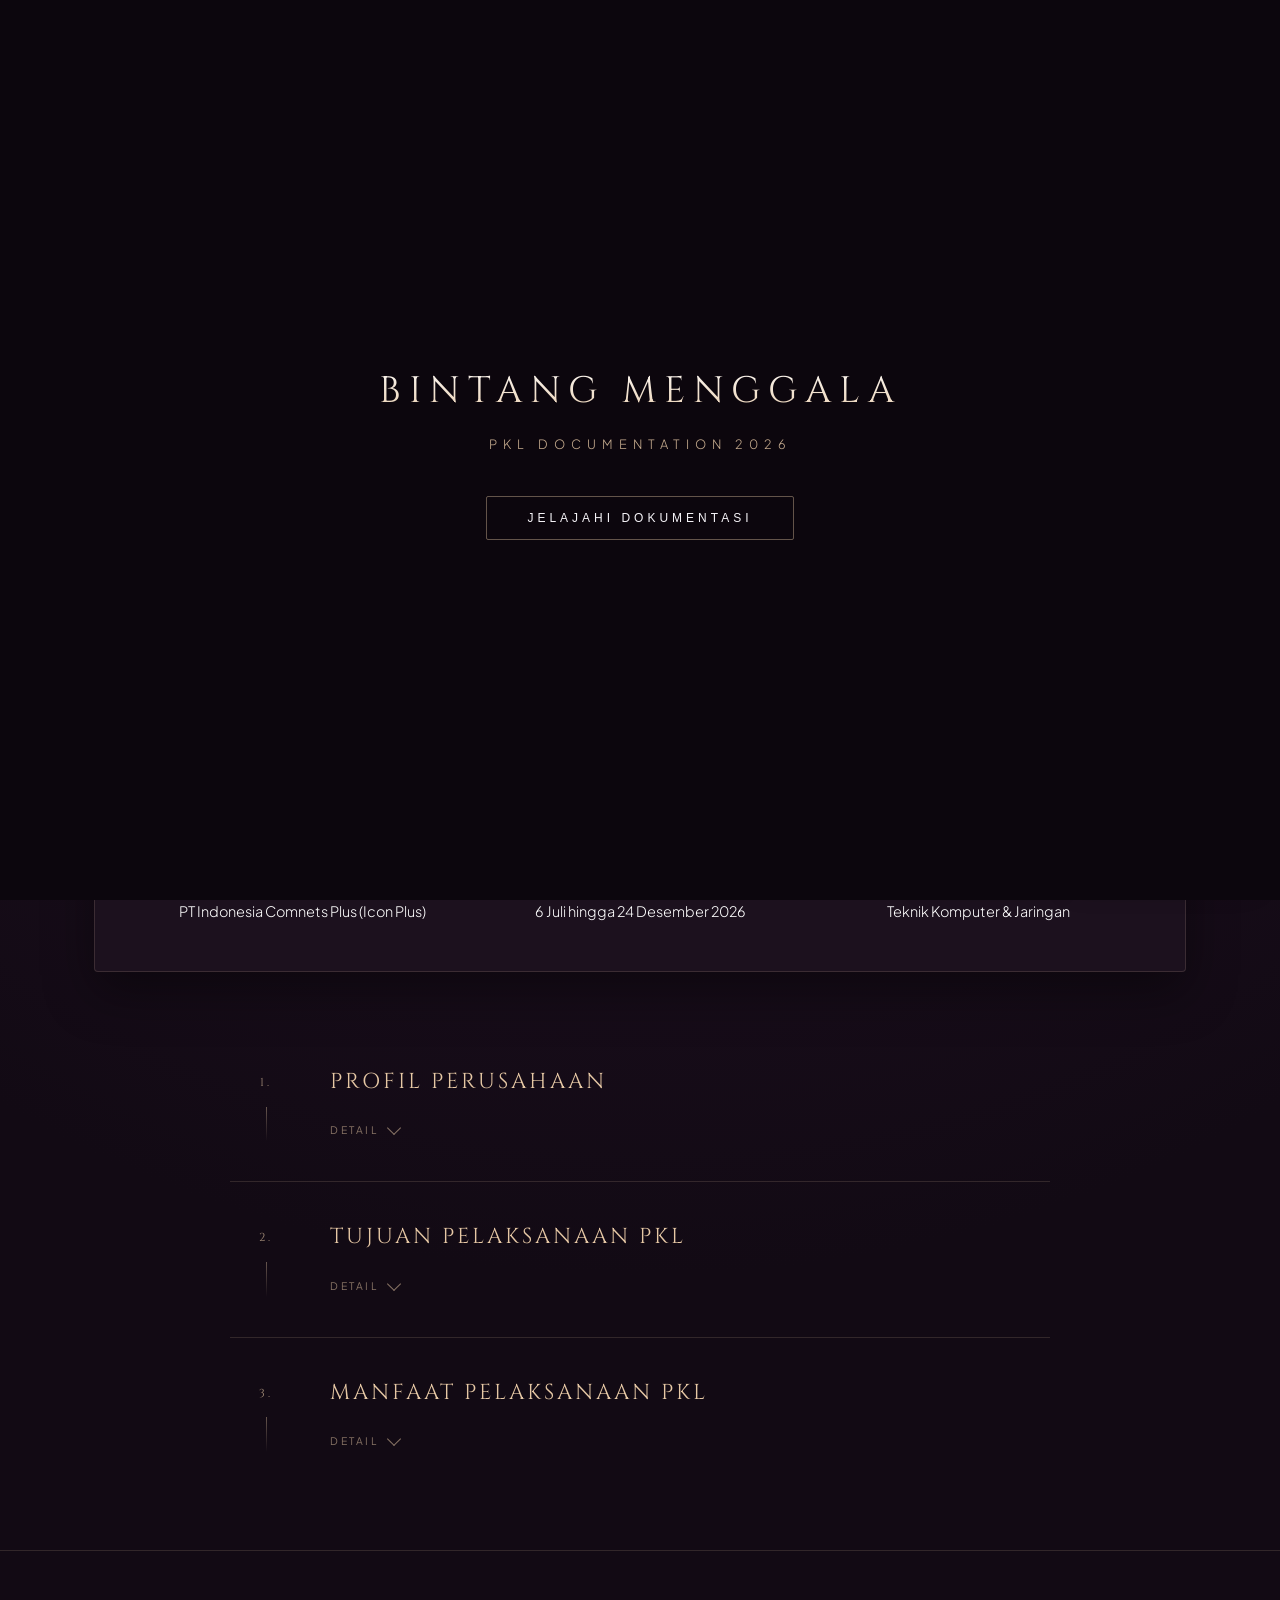
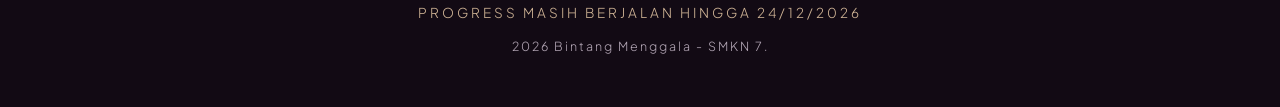
==== index.html @ d42118b6 "Add files via upload" ====
<!DOCTYPE html>
<html lang="id">
<head>
    <meta charset="UTF-8">
    <meta name="viewport" content="width=device-width, initial-scale=1.0">
    <title>PKL BINTANG MENGGALA 2026</title>

    <meta property="og:type" content="website">
    <meta property="og:title" content="PKL Bintang Menggala 2026 - PT Icon Plus">
    <meta property="og:description" content="Dokumentasi Praktik Kerja Lapangan Bintang Menggala di PT Indonesia Comnets Plus KP. Lampung.">
    <meta property="og:image" content="https://res.cloudinary.com/buklippb/image/upload/v1785399468/Foto1oltmargapundu_vfq7pv.jpg">
    <meta property="og:url" content="https://bintangmenggala0-creator.github.io/PKL-BINTANG/">

    <link rel="preconnect" href="https://fonts.googleapis.com">
    <link rel="preconnect" href="https://fonts.gstatic.com" crossorigin>
    <link href="https://fonts.googleapis.com/css2?family=Cinzel:wght@400&family=Plus+Jakarta+Sans:wght@300;400&display=swap" rel="stylesheet">
    
    <!-- LINK STYLESHEET TERPISAH -->
    <link rel="stylesheet" href="css/min/base.min.css">
    <link rel="stylesheet" href="css/min/intro.min.css">
    <link rel="stylesheet" href="css/min/audio.min.css">
    <link rel="stylesheet" href="css/min/layout.min.css">
    <link rel="stylesheet" href="css/min/profile.min.css">
    <link rel="stylesheet" href="css/min/purpose.min.css">
    <link rel="stylesheet" href="css/min/gallery.min.css">
    <link rel="stylesheet" href="css/min/lightbox.min.css">
    <link rel="stylesheet" href="css/min/jurnal.min.css">
    <script src="page-init.js"></script>
</head>
<body>

    <audio id="bg-music" preload="auto">
        <source src="bg-music.mp3" type="audio/mpeg">
    </audio>

    <div class="audio-panel">
        <button id="audio-toggle" class="audio-control" aria-label="Toggle Audio">
            <span class="music-wave"></span>
            <span id="audio-text">Audio: On</span>
        </button>
        <select id="audio-select" class="audio-select" aria-label="Pilih Koleksi">
            <option value="bg-music.mp3">Smooth Operator</option>
            <option value="bg-music-2.mp3">Like A Tattoo</option>
        </select>
    </div>

    <div id="intro-screen">
        <h1 class="intro-title">Bintang Menggala</h1>
        <p class="intro-subtitle">PKL Documentation 2026</p>
        <button id="btn-enter" class="btn-enter">Jelajahi Dokumentasi</button>
    </div>

    <header>
        <div class="header-slideshow" aria-hidden="true">
            <div class="header-slide"></div>
            <div class="header-slide"></div>
            <div class="header-slide"></div>
        </div>
        <div class="container">
            <h1>PKL BINTANG MENGGALA 2026</h1>
            <p>PLN ICON PLUS - KP. LAMPUNG</p>
            <P>SMKN 7 - Bandar Lampung</P>
            
            <nav class="header-nav" aria-label="Navigasi utama">
                <a href="jurnal.html" class="btn-nav">Jurnal Harian</a>
                <span class="nav-divider" aria-hidden="true"></span>
                <a href="album.html" class="btn-nav">Album Dokumentasi</a>
            </nav>
        </div>
    </header>

    <main class="container">
        <section class="profile-section">
            <div class="profile-card">
                <h2>Profil & Latar Belakang</h2>
                <p>
                    Penulis adalah siswa kelas XI SMKN 7 Bandar Lampung dengan konsentrasi keahlian teknik komputer jaringan. Penulis melaksanakan Praktik Kerja Lapangan (PKL) tahun ajaran 2026/2027 pada tanggal 6 Juli hingga 24 Desember 2026 di lingkungan PT Indonesia Comnets Plus (Icon Plus) KP-Lampung, yang merupakan perusahaan penyedia layanan Telekomunikasi dan internet berbasis jaringan fiber optik. Perusahaan tersebut berlokasi di Jl. Gn. Rajabasa Raya No. 16, Perumnas Way Halim, Kec. Way Halim, Kota Bandar Lampung, Lampung 35132.
                </p>
                <div class="info-grid">
                    <div class="info-item">
                        <h4>Perusahaan/Instansi</h4>
                        <p>PT Indonesia Comnets Plus (Icon Plus)</p>
                    </div>
                    <div class="info-item">
                        <h4>Pelaksanaan</h4>
                        <p>6 Juli hingga 24 Desember 2026</p>
                    </div>
                    <div class="info-item">
                        <h4>Konsentrasi Keahlian</h4>
                        <p>Teknik Komputer & Jaringan</p>
                    </div>
                </div>
            </div>
        </section>

        <section class="purpose-section">
            <div class="purpose-cinematic">

                <article class="purpose-block reveal-purpose">
                    <div class="purpose-meta">
                        <span class="purpose-label">1.</span>
                        <span class="purpose-line"></span>
                    </div>
                    <div class="purpose-body">
                        <h2 class="purpose-heading">Profil Perusahaan</h2>
                        <button type="button" class="purpose-detail" aria-expanded="false">
                            <span class="purpose-detail-text">Detail</span>
                            <span class="purpose-detail-icon" aria-hidden="true"></span>
                        </button>
                        <div class="purpose-content">
                            <ul class="purpose-list">
                                <li>
                                    <span class="purpose-num">I</span>
                                    <p>PT Indonesia Comnets Plus adalah entitas Anak PT PLN (PERSERO) yang bergerak di bidang Telekomunikasi dan internet berbasis fiber optik.</p>
                                </li>
                                <li>
                                    <span class="purpose-num">II</span>
                                    <p>PT Icon Plus di dirikan pada tanggal 3 Oktober tahun 2000 untuk memenuhi kebutuhan telekomunikasi PT PLN.</p>
                                </li>
                                <li>
                                    <span class="purpose-num">III</span>
                                    <p>Awalnya, perusahaan ini fokus pada operasi Network Operation Centre di Gandul, Cinere, untuk mendukung kelistrikan PLN.</p>
                                </li>
                                <li>
                                    <span class="purpose-num">IV</span>
                                    <p>Seiring berkembangnya kebutuhan akan jaringan telekomunikasi yang lebih luas dan andal, PLN Icon Plus mulai menyalurkan kapasitas jaringan serat optik PLN ke publik.</p>
                                </li>
                            </ul>
                        </div>
                    </div>
                </article>

                <article class="purpose-block reveal-purpose">
                    <div class="purpose-meta">
                        <span class="purpose-label">2.</span>
                        <span class="purpose-line"></span>
                    </div>
                    <div class="purpose-body">
                        <h2 class="purpose-heading">Tujuan Pelaksanaan PKL</h2>
                        <button type="button" class="purpose-detail" aria-expanded="false">
                            <span class="purpose-detail-text">Detail</span>
                            <span class="purpose-detail-icon" aria-hidden="true"></span>
                        </button>
                        <div class="purpose-content">
                            <ul class="purpose-list">
                                <li>
                                    <span class="purpose-num">I</span>
                                    <p>Memberikan pengalaman kerja langsung, sekaligus sebagai sarana meningkatkan ilmu yang sudah diperoleh di sekolah.</p>
                                </li>
                                <li>
                                    <span class="purpose-num">II</span>
                                    <p>Memberikan ruang untuk mengimplementasikan teori dan praktik secara komprehensif.</p>
                                </li>
                                <li>
                                    <span class="purpose-num">III</span>
                                    <p>Sebagai sarana pengembangan karakter peserta didik sesuai dengan nilai-nilai baik di masyarakat maupun di bidang kerja yang ditekuni.</p>
                                </li>
                                <li>
                                    <span class="purpose-num">IV</span>
                                    <p>Memenuhi salah satu syarat penilaian Praktek Kerja Lapangan.</p>
                                </li>
                            </ul>
                        </div>
                    </div>
                </article>

                <article class="purpose-block reveal-purpose">
                    <div class="purpose-meta">
                        <span class="purpose-label">3.</span>
                        <span class="purpose-line"></span>
                    </div>
                    <div class="purpose-body">
                        <h2 class="purpose-heading">Manfaat Pelaksanaan PKL</h2>
                        <button type="button" class="purpose-detail" aria-expanded="false">
                            <span class="purpose-detail-text">Detail</span>
                            <span class="purpose-detail-icon" aria-hidden="true"></span>
                        </button>
                        <div class="purpose-content">
                            <ul class="purpose-list">
                                <li>
                                    <span class="purpose-num">I</span>
                                    <p>Meningkatkan serta menerapkan pengetahuan yang sudah diperoleh di sekolah.</p>
                                </li>
                                <li>
                                    <span class="purpose-num">II</span>
                                    <p>Memperoleh wawasan lebih luas mengenai dunia kerja yang ditekuni.</p>
                                </li>
                                <li>
                                    <span class="purpose-num">III</span>
                                    <p>Melatih kemampuan baik teknis, maupun non-teknis.</p>
                                </li>
                            </ul>
                        </div>
                    </div>
                </article>

            </div>
        </section>
    </main>

    <div id="lightbox" class="lightbox-overlay">
        <div class="lightbox-container">
            <span id="lightbox-close" class="lightbox-close">&times;</span>
            <img id="lightbox-img" class="lightbox-img" src="" alt="Fullscreen Image">
            <div class="lightbox-caption">
                <h3 id="lightbox-title"></h3>
                <p id="lightbox-desc"></p>
            </div>
        </div>
    </div>

    <footer>
        <p class="footer-progress">Progress masih berjalan hingga 24/12/2026</p>
        <p>2026 Bintang Menggala - SMKN 7.</p>
    </footer>

    <script src="data-album.js"></script>
    <script src="script.js"></script>
</body>
</html>
---- css/min/base.min.css ----
:root{--bg-dark:#120a14;--bg-card:#1c111e;--bg-card-hover:#241627;--accent-gold:#e6c8a5;--accent-gold-muted:rgba(230,200,165,0.4);--border-gold:rgba(230,200,165,0.15);--text-light:#f5f3f7;--text-muted:#b5a8b7;--ease-luxury:cubic-bezier(0.22,1,0.36,1);--ease-luxury-out:cubic-bezier(0.16,1,0.3,1);--dur-fast:0.45s;--dur-base:0.6s;--dur-slow:0.85s;--dur-detail:0.75s;--ease-detail:cubic-bezier(0.65,0,0.35,1)}*{margin:0;padding:0;box-sizing:border-box}@media (min-width:769px){body{cursor:url('data:image/svg+xml;utf8,<svg xmlns="http://www.w3.org/2000/svg" width="20" height="20" viewBox="0 0 20 20"><circle cx="10" cy="10" r="7" fill="none" stroke="%23e6c8a5" stroke-width="1.5"/></svg>') 10 10,auto}a,button,.card,.img-container,.audio-control,.lightbox-close,.filter-btn,.btn-nav{cursor:url('data:image/svg+xml;utf8,<svg xmlns="http://www.w3.org/2000/svg" width="26" height="26" viewBox="0 0 26 26"><circle cx="13" cy="13" r="10" fill="none" stroke="%23e6c8a5" stroke-width="2"/></svg>') 13 13,pointer !important}}html{background-color:var(--bg-dark)}body{font-family:'Plus Jakarta Sans',sans-serif;font-weight:300;background-color:var(--bg-dark);color:var(--text-light);line-height:1.7;overflow-x:hidden;background-image:radial-gradient(circle at 50% 0%,#261329 0%,var(--bg-dark) 70%);opacity:1;transition:opacity 0.48s var(--ease-luxury)}html.from-transition body{opacity:0}html.from-transition body.page-enter-active{opacity:1}body.page-exit{opacity:0;pointer-events:none}@media (prefers-reduced-motion:reduce){body{transition:none !important}html.from-transition body,html.from-transition body.page-enter-active,body.page-exit{opacity:1 !important;transition:none !important}}
---- css/min/intro.min.css ----
html.intro-done #intro-screen{display:none !important}#intro-screen{position:fixed;top:0;left:0;width:100vw;height:100vh;background-color:#0c060d;z-index:99999;display:flex;flex-direction:column;justify-content:center;align-items:center;text-align:center;transition:opacity 0.8s ease,visibility 0.8s ease;pointer-events:auto}#intro-screen.fade-out{opacity:0;visibility:hidden;pointer-events:none}.intro-title{font-family:'Cinzel',serif;font-weight:400;font-size:2.3rem;letter-spacing:8px;color:var(--text-light);text-transform:uppercase;margin-bottom:12px;background:linear-gradient(180deg,#ffffff 0%,var(--accent-gold) 100%);-webkit-background-clip:text;-webkit-text-fill-color:transparent}.intro-subtitle{font-size:0.8rem;letter-spacing:6px;color:var(--accent-gold);text-transform:uppercase;margin-bottom:40px;font-weight:300;opacity:0.85}.btn-enter{background:transparent;border:1px solid var(--accent-gold-muted);color:var(--text-light);padding:14px 40px;font-size:0.75rem;letter-spacing:4px;text-transform:uppercase;border-radius:2px;transition:border-color var(--dur-base) var(--ease-luxury),background-color var(--dur-base) var(--ease-luxury),letter-spacing var(--dur-slow) var(--ease-luxury);outline:none;font-weight:300}.btn-enter:hover{border-color:var(--accent-gold);background:rgba(230,200,165,0.08);letter-spacing:5px}@media (max-width:768px){.intro-title{font-size:1.6rem;letter-spacing:4px}}
---- css/min/audio.min.css ----
.audio-panel{position:fixed;bottom:25px;right:25px;z-index:9999;display:flex;align-items:center;gap:10px}.audio-control{position:static;background:rgba(28,17,30,0.85);border:1px solid var(--border-gold);color:var(--accent-gold);padding:10px 18px;border-radius:30px;font-size:0.75rem;letter-spacing:2px;text-transform:uppercase;backdrop-filter:blur(10px);transition:border-color var(--dur-base) var(--ease-luxury),background-color var(--dur-base) var(--ease-luxury),transform var(--dur-base) var(--ease-luxury),box-shadow var(--dur-base) var(--ease-luxury);display:flex;align-items:center;gap:8px;box-shadow:0 10px 25px rgba(0,0,0,0.5)}.audio-select{background:rgba(28,17,30,0.85);border:1px solid var(--border-gold);color:var(--accent-gold);padding:10px 14px;border-radius:30px;font-size:0.75rem;letter-spacing:1px;text-transform:uppercase;backdrop-filter:blur(10px);outline:none;font-family:inherit;box-shadow:0 10px 25px rgba(0,0,0,0.5);transition:border-color var(--dur-base) var(--ease-luxury),background-color var(--dur-base) var(--ease-luxury)}.audio-select:hover,.audio-select:focus{border-color:var(--accent-gold);background:var(--bg-card-hover)}.audio-select option{background:var(--bg-card);color:var(--text-light)}@media (max-width:480px){.audio-panel{bottom:15px;right:15px;flex-direction:column;align-items:flex-end}}.audio-control:hover{border-color:var(--accent-gold);background:var(--bg-card-hover);transform:translateY(-2px);box-shadow:0 14px 32px rgba(0,0,0,0.45)}.music-wave{display:inline-block;width:8px;height:8px;background-color:var(--accent-gold);border-radius:50%;transition:transform var(--dur-base) var(--ease-luxury),opacity var(--dur-base) var(--ease-luxury)}.music-playing .music-wave{animation:pulse 2s infinite var(--ease-luxury)}@keyframes pulse{0%,100%{transform:scale(0.85);opacity:0.45}50%{transform:scale(1.2);opacity:1}}
---- css/min/layout.min.css ----
.container{max-width:1140px;margin:0 auto;padding:0 24px}header{position:relative;overflow:hidden;isolation:isolate;display:flex;flex-direction:column;justify-content:center;align-items:center;padding:100px 0 50px;text-align:center;border-bottom:1px solid var(--border-gold)}@media (min-width:769px){header{min-height:470px}}@media (max-width:768px){header{min-height:380px}}header > .container{position:relative;z-index:2}.header-slideshow{position:absolute;inset:0;z-index:0;overflow:hidden;background-color:var(--bg-dark)}.header-slideshow::after{content:"";position:absolute;inset:0;z-index:1;background:linear-gradient(180deg,rgba(18,10,20,0.55) 0%,rgba(18,10,20,0.82) 100%)}.header-slide{position:absolute;inset:0;background-size:cover;background-position:center;background-repeat:no-repeat;opacity:0;will-change:opacity;animation:headerSlideFade 15s infinite;animation-timing-function:var(--ease-luxury)}.header-slide:nth-child(1){background-image:url("https://res.cloudinary.com/buklippb/image/upload/f_auto,q_auto,dpr_auto,w_800/v1785565341/IMG_20260801_131647_jsdqy0.jpg");background-position:center 25%;animation-delay:0s}.header-slide:nth-child(2){background-image:url("https://res.cloudinary.com/buklippb/image/upload/f_auto,q_auto,dpr_auto,w_800/v1785565337/IMG_20260801_131805_jjsknk.jpg");background-position:center 62%;animation-delay:5s}.header-slide:nth-child(3){background-image:url("https://res.cloudinary.com/buklippb/image/upload/f_auto,q_auto,dpr_auto,w_800/v1785565339/IMG_20260801_131730_ayhxe6.jpg");background-position:center 42%;animation-delay:10s}@media (min-width:769px){.header-slide:nth-child(1){background-image:url("https://res.cloudinary.com/buklippb/image/upload/f_auto,q_auto,dpr_auto,w_1920/v1785565341/IMG_20260801_131647_jsdqy0.jpg")}.header-slide:nth-child(2){background-image:url("https://res.cloudinary.com/buklippb/image/upload/f_auto,q_auto,dpr_auto,w_1920/v1785565337/IMG_20260801_131805_jjsknk.jpg")}.header-slide:nth-child(3){background-image:url("https://res.cloudinary.com/buklippb/image/upload/f_auto,q_auto,dpr_auto,w_1920/v1785565339/IMG_20260801_131730_ayhxe6.jpg")}}@keyframes headerSlideFade{0%{opacity:0}8%{opacity:1}30%{opacity:1}38%{opacity:0}100%{opacity:0}}@media (prefers-reduced-motion:reduce){.header-slide{animation:none;opacity:0}.header-slide:nth-child(1){opacity:1}}header h1{font-family:'Cinzel',serif;font-weight:400;font-size:2.4rem;letter-spacing:6px;color:#ffffff}header p{color:var(--accent-gold);letter-spacing:4px;font-size:0.8rem;margin-top:14px;text-transform:uppercase;font-weight:300;opacity:0.9}.header-nav{display:flex;justify-content:center;align-items:center;gap:0;margin-top:28px;flex-wrap:nowrap}.nav-divider{display:block;width:1px;height:12px;background:var(--accent-gold);opacity:0.28;margin:0 28px;flex-shrink:0}.btn-nav{display:inline-flex;align-items:center;justify-content:center;color:var(--accent-gold);border:none;background:transparent;padding:6px 2px;border-radius:0;text-decoration:none;font-size:0.75rem;letter-spacing:3px;text-transform:uppercase;font-weight:300;opacity:0.7;transition:opacity var(--dur-base) var(--ease-luxury),letter-spacing var(--dur-slow) var(--ease-luxury),color var(--dur-base) var(--ease-luxury);box-shadow:none;backdrop-filter:none}.btn-nav:hover,.btn-nav:focus-visible{opacity:1;letter-spacing:3.5px;color:var(--accent-gold);background:transparent;box-shadow:none;transform:none}footer{text-align:center;padding:50px 0;border-top:1px solid var(--border-gold);color:var(--text-muted);font-size:0.78rem;letter-spacing:2px;font-weight:300}.footer-progress{color:var(--accent-gold);font-size:0.85rem;letter-spacing:3px;text-transform:uppercase;margin-bottom:12px;opacity:0.9}@media (max-width:768px){header h1{font-size:1.8rem}.header-nav{flex-wrap:wrap;row-gap:14px}.nav-divider{margin:0 18px;height:11px}.btn-nav{letter-spacing:2.5px;font-size:0.72rem}}
---- css/min/profile.min.css ----
.profile-section{padding:70px 0 35px}.profile-card{background:var(--bg-card);border:1px solid var(--border-gold);border-radius:4px;padding:48px;position:relative;box-shadow:0 20px 50px rgba(0,0,0,0.4)}.profile-card::before{content:'';position:absolute;top:0;left:50%;transform:translateX(-50%);width:80px;height:2px;background:linear-gradient(90deg,transparent,var(--accent-gold),transparent)}.profile-card h2{font-family:'Cinzel',serif;font-weight:400;color:var(--accent-gold);margin-bottom:20px;font-size:1.35rem;letter-spacing:3px;text-transform:uppercase;text-align:center}.profile-card p{font-size:0.95rem;color:var(--text-light);line-height:1.8;font-weight:300;text-align:center;max-width:800px;margin:0 auto}.info-grid{display:grid;grid-template-columns:repeat(auto-fit,minmax(220px,1fr));gap:20px;margin-top:35px;padding-top:30px;border-top:1px solid var(--border-gold);text-align:center;align-items:start}.info-item h4{color:var(--accent-gold);font-size:0.72rem;text-transform:uppercase;letter-spacing:2px;font-weight:400;margin-bottom:6px;opacity:0.8}.info-item p{color:#ffffff;font-weight:300;font-size:0.9rem;line-height:1.5}@media (max-width:768px){.profile-card{padding:30px 24px}}
---- css/min/purpose.min.css ----
.purpose-section{padding:20px 0 90px}.purpose-cinematic{display:flex;flex-direction:column;gap:0;max-width:820px;margin:0 auto}.purpose-block{display:grid;grid-template-columns:72px 1fr;gap:28px;padding:40px 0;border-bottom:1px solid var(--border-gold);opacity:0;transform:translateY(18px);transition:opacity var(--dur-slow) var(--ease-luxury),transform var(--dur-slow) var(--ease-luxury)}.purpose-block:last-child{border-bottom:none;padding-bottom:8px}.purpose-block.is-visible{opacity:1;transform:translateY(0)}.purpose-block:nth-child(2).is-visible{transition-delay:0.12s}.purpose-meta{display:flex;flex-direction:column;align-items:center;gap:14px;padding-top:6px}.purpose-label{font-family:'Cinzel',serif;font-size:0.72rem;letter-spacing:3px;color:var(--accent-gold);opacity:0.7;font-weight:400}.purpose-line{flex:1;width:1px;min-height:28px;background:linear-gradient(180deg,var(--accent-gold-muted) 0%,transparent 100%)}.purpose-heading{font-family:'Cinzel',serif;font-weight:400;font-size:1.35rem;letter-spacing:3px;text-transform:uppercase;color:var(--accent-gold);margin-bottom:18px;line-height:1.35}.purpose-detail{display:inline-flex;align-items:center;gap:10px;background:transparent;border:none;padding:0;margin:0 0 4px;font-family:inherit;font-size:0.65rem;letter-spacing:2.5px;text-transform:uppercase;color:var(--accent-gold);opacity:0.55;cursor:pointer;outline:none;transition:opacity var(--dur-base) var(--ease-luxury),letter-spacing var(--dur-slow) var(--ease-luxury)}.purpose-detail:hover,.purpose-detail:focus-visible{opacity:0.95;letter-spacing:3px}.purpose-detail-icon{display:inline-block;width:10px;height:10px;border-right:1px solid var(--accent-gold);border-bottom:1px solid var(--accent-gold);transform:rotate(45deg);transition:transform var(--dur-base) var(--ease-luxury);margin-top:-3px}.purpose-block.is-open .purpose-detail{opacity:0.85}.purpose-block.is-open .purpose-detail-text{}.purpose-block.is-open .purpose-detail-icon{transform:rotate(-135deg);margin-top:2px}.purpose-content{display:grid;grid-template-rows:0fr;opacity:0;margin-top:0;transition:grid-template-rows var(--dur-detail) var(--ease-detail),opacity var(--dur-detail) var(--ease-detail),margin-top var(--dur-detail) var(--ease-detail)}.purpose-content > *{overflow:hidden}.purpose-block.is-open .purpose-content{grid-template-rows:1fr;opacity:1;margin-top:22px}.purpose-list{list-style:none;display:flex;flex-direction:column;gap:22px}.purpose-list li{display:grid;grid-template-columns:36px 1fr;gap:16px;align-items:start}.purpose-num{font-family:'Cinzel',serif;font-size:0.78rem;letter-spacing:1px;color:var(--accent-gold);opacity:0.55;padding-top:3px;font-weight:400}.purpose-list p{font-size:0.92rem;color:var(--text-light);line-height:1.8;font-weight:300;margin:0}@media (max-width:600px){.purpose-block{grid-template-columns:48px 1fr;gap:18px;padding:32px 0}.purpose-heading{font-size:1.15rem;letter-spacing:2px;margin-bottom:14px}.purpose-list li{grid-template-columns:28px 1fr;gap:12px}.purpose-num{font-size:0.7rem}.purpose-list p{font-size:0.88rem}}
---- css/min/gallery.min.css ----
.gallery-controls{display:flex;flex-direction:column;align-items:center;gap:22px;margin-bottom:52px}.search-container{width:100%;max-width:500px}.search-input{width:100%;padding:12px 20px;background:var(--bg-card);border:1px solid var(--border-gold);border-radius:30px;color:var(--text-light);font-family:inherit;font-size:0.85rem;outline:none;transition:border-color var(--dur-base) var(--ease-luxury),box-shadow var(--dur-base) var(--ease-luxury);text-align:center}.search-input:focus{border-color:var(--accent-gold);box-shadow:0 0 15px rgba(230,200,165,0.2)}.filter-buttons{display:flex;flex-wrap:wrap;justify-content:center;gap:10px}.filter-btn{background:transparent;border:1px solid var(--border-gold);color:var(--text-muted);padding:8px 18px;border-radius:20px;font-size:0.75rem;letter-spacing:1.5px;text-transform:uppercase;transition:border-color var(--dur-base) var(--ease-luxury),color var(--dur-base) var(--ease-luxury),background-color var(--dur-base) var(--ease-luxury);outline:none}.filter-btn:hover,.filter-btn.active{border-color:var(--accent-gold);color:var(--accent-gold);background:rgba(230,200,165,0.08)}.gallery-section{padding:40px 0 120px}.section-title{font-family:'Cinzel',serif;font-weight:400;text-align:center;font-size:1.8rem;margin-bottom:48px;letter-spacing:5px;color:#ffffff;text-transform:uppercase}.gallery-grid{display:grid;grid-template-columns:repeat(auto-fill,minmax(min(100%,300px),320px));gap:44px 32px;align-items:stretch;justify-content:center}.reveal-card{transition:opacity var(--dur-base) var(--ease-luxury),transform var(--dur-base) var(--ease-luxury)}.reveal-card.is-hidden{display:none !important}.card{background:var(--bg-card);border:1px solid var(--border-gold);border-radius:4px;overflow:hidden;display:flex;flex-direction:column;transition:border-color var(--dur-base) var(--ease-luxury),background-color var(--dur-base) var(--ease-luxury),transform var(--dur-slow) var(--ease-luxury)}.card:hover{transform:translateY(-2px);border-color:rgba(230,200,165,0.35);background-color:var(--bg-card-hover)}.img-container,.video-container{width:100%;aspect-ratio:3 / 4;overflow:hidden;position:relative;background:#0b050c;cursor:pointer}.img-container img{width:100%;height:100%;object-fit:cover;object-position:center;transition:transform var(--dur-slow) var(--ease-luxury),opacity var(--dur-base) var(--ease-luxury);opacity:0.88}.video-container video{width:100%;height:100%;object-fit:cover;object-position:center;display:block;outline:none}.card:hover .img-container img{transform:scale(1.015);opacity:1}.custom-play-btn{position:absolute;top:50%;left:50%;transform:translate(-50%,-50%);width:60px;height:60px;background:rgba(28,17,30,0.75);border:1px solid var(--accent-gold);border-radius:50%;display:flex;justify-content:center;align-items:center;transition:transform var(--dur-base) var(--ease-luxury),background-color var(--dur-base) var(--ease-luxury),opacity var(--dur-base) var(--ease-luxury);z-index:2;pointer-events:none}.play-icon{width:0;height:0;border-top:10px solid transparent;border-bottom:10px solid transparent;border-left:16px solid var(--accent-gold);margin-left:4px}.video-container:hover .custom-play-btn{transform:translate(-50%,-50%) scale(1.06);background:rgba(230,200,165,0.2)}.video-container.playing .custom-play-btn{opacity:0;pointer-events:none}.card-content{padding:28px;flex-grow:1;display:flex;flex-direction:column;border-top:1px solid var(--border-gold)}.gallery-grid .card-content{cursor:pointer;padding:22px 28px 20px;transition:padding var(--dur-base) var(--ease-luxury)}.gallery-grid .card.is-expanded .card-content{padding-bottom:26px}.card-tag{font-size:0.7rem;text-transform:uppercase;letter-spacing:2px;color:var(--accent-gold);font-weight:400;margin-bottom:10px;display:block;opacity:0.85}.card-title{font-family:'Cinzel',serif;font-weight:400;font-size:1.15rem;color:#ffffff;margin-bottom:0;letter-spacing:1px;transition:margin-bottom var(--dur-base) var(--ease-luxury)}.card-desc{font-size:0.85rem;color:var(--text-muted);line-height:1.7;font-weight:300}.gallery-grid .card-desc{display:grid;grid-template-rows:0fr;opacity:0;margin-top:0;transition:grid-template-rows var(--dur-detail) var(--ease-detail),opacity var(--dur-detail) var(--ease-detail),margin-top var(--dur-detail) var(--ease-detail)}.gallery-grid .card-desc > *{overflow:hidden}.gallery-grid .card.is-expanded .card-title{margin-bottom:12px}.gallery-grid .card.is-expanded .card-desc{grid-template-rows:1fr;opacity:1;margin-top:0}.gallery-grid .card-content::after{content:"Details";display:block;margin-top:14px;font-size:0.65rem;letter-spacing:2px;text-transform:uppercase;color:var(--accent-gold);opacity:0.45;transition:opacity var(--dur-base) var(--ease-luxury)}.gallery-grid .card.is-expanded .card-content::after{content:"Close";opacity:0.7}@media (min-width:769px) and (max-width:900px){.gallery-grid{grid-template-columns:repeat(auto-fill,minmax(min(100%,280px),300px));gap:36px 28px}}@media (max-width:768px){.gallery-grid{grid-template-columns:1fr;gap:36px;max-width:420px;margin-left:auto;margin-right:auto}.gallery-section{padding:28px 0 90px}.section-title{margin-bottom:32px}.gallery-controls{margin-bottom:36px}}
---- css/min/jurnal.min.css ----
.jurnal-empty{grid-column:1 / -1;text-align:center;color:var(--text-muted);font-size:0.9rem;padding:30px 0}.jurnal-loader{grid-column:1 / -1;display:flex;flex-direction:column;align-items:center;justify-content:center;gap:18px;padding:70px 0;text-align:center}.jurnal-loader-ring{position:relative;width:46px;height:46px}.jurnal-loader-ring::before,.jurnal-loader-ring::after{content:'';position:absolute;inset:0;border-radius:50%;border:2px solid transparent}.jurnal-loader-ring::before{border-top-color:var(--accent-gold);border-right-color:var(--accent-gold-muted);animation:jurnal-spin 2.4s linear infinite}.jurnal-loader-ring::after{inset:8px;border-top-color:var(--accent-gold-muted);animation:jurnal-spin 3.2s linear infinite reverse}.jurnal-loader-text{font-family:'Cinzel',serif;font-size:0.68rem;letter-spacing:3px;text-transform:uppercase;color:var(--accent-gold);opacity:0.65}@keyframes jurnal-spin{to{transform:rotate(360deg)}}@media (prefers-reduced-motion:reduce){.jurnal-loader-ring::before,.jurnal-loader-ring::after{animation:none}}.jurnal-timeline{position:relative;max-width:780px;margin:0 auto;display:flex;flex-direction:column}.jurnal-timeline::before{content:'';position:absolute;top:6px;bottom:6px;left:9px;width:1px;background:linear-gradient(180deg,transparent,var(--border-gold) 6%,var(--border-gold) 94%,transparent)}.jurnal-timeline .jurnal-empty{grid-column:unset;padding-left:42px;text-align:left}.jurnal-card{position:relative;background:transparent;border:none;border-radius:0;padding:0 0 38px 42px}.jurnal-card:last-child{padding-bottom:4px}.jurnal-card::before{content:'';position:absolute;left:3px;top:5px;width:15px;height:15px;border-radius:50%;background:var(--bg-dark);border:2px solid var(--accent-gold);box-shadow:0 0 0 4px var(--bg-dark);z-index:1}.jurnal-card:hover{transform:none;background:transparent}.jurnal-card .card-content{padding:0;border-top:none}.jurnal-card .card-tag{opacity:1}.jurnal-card .card-title{font-size:1.1rem;margin-bottom:10px}.jurnal-card .card-desc{max-width:620px}@media (max-width:480px){.jurnal-card{padding-left:34px}.jurnal-timeline::before{left:7px}.jurnal-card::before{left:1px}}
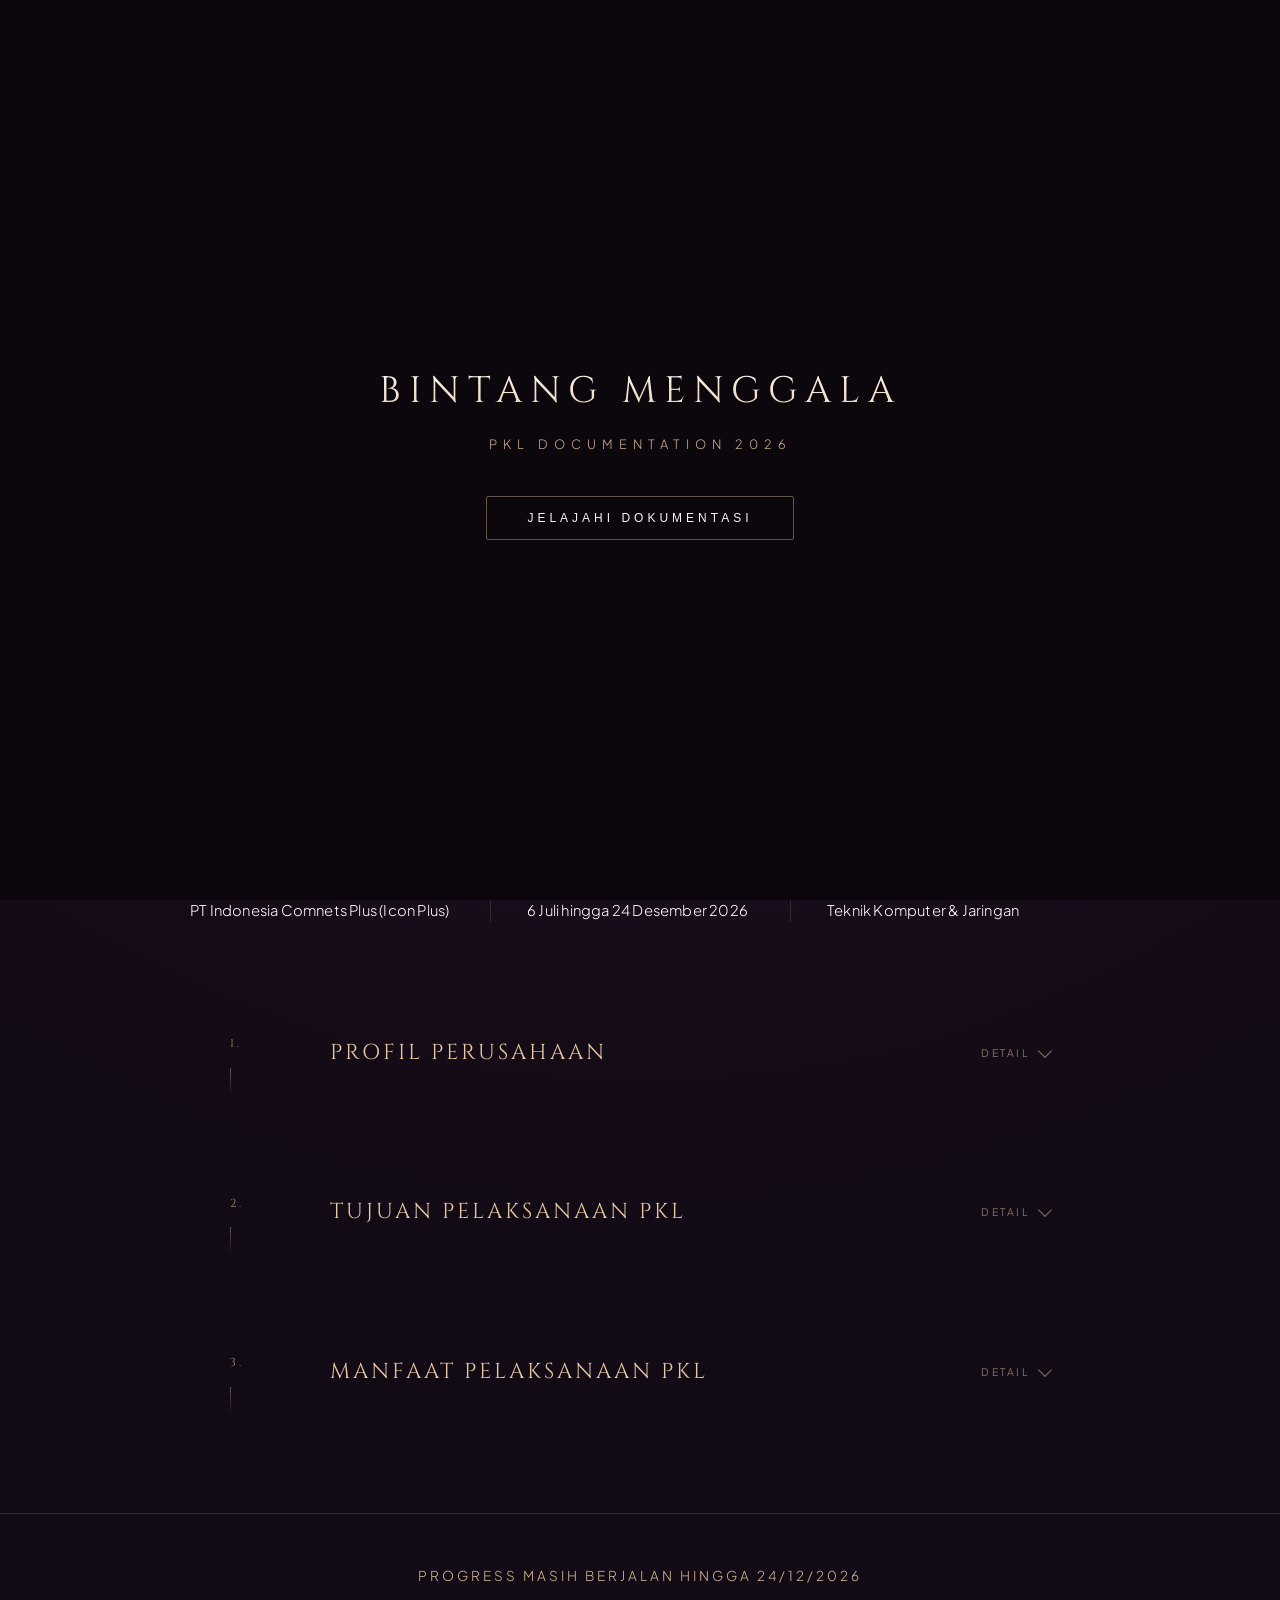
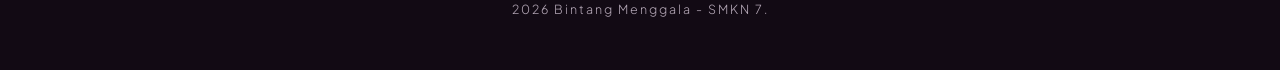
==== commit e7d571f0: "Add files via upload" ====
--- a/index.html
+++ b/index.html
@@ -15,34 +15,18 @@
     <link rel="preconnect" href="https://fonts.gstatic.com" crossorigin>
     <link href="https://fonts.googleapis.com/css2?family=Cinzel:wght@400&family=Plus+Jakarta+Sans:wght@300;400&display=swap" rel="stylesheet">
     
-    <!-- LINK STYLESHEET TERPISAH -->
     <link rel="stylesheet" href="css/min/base.min.css">
     <link rel="stylesheet" href="css/min/intro.min.css">
-    <link rel="stylesheet" href="css/min/audio.min.css">
     <link rel="stylesheet" href="css/min/layout.min.css">
     <link rel="stylesheet" href="css/min/profile.min.css">
     <link rel="stylesheet" href="css/min/purpose.min.css">
     <link rel="stylesheet" href="css/min/gallery.min.css">
     <link rel="stylesheet" href="css/min/lightbox.min.css">
     <link rel="stylesheet" href="css/min/jurnal.min.css">
+    
     <script src="page-init.js"></script>
 </head>
 <body>
-
-    <audio id="bg-music" preload="auto">
-        <source src="bg-music.mp3" type="audio/mpeg">
-    </audio>
-
-    <div class="audio-panel">
-        <button id="audio-toggle" class="audio-control" aria-label="Toggle Audio">
-            <span class="music-wave"></span>
-            <span id="audio-text">Audio: On</span>
-        </button>
-        <select id="audio-select" class="audio-select" aria-label="Pilih Koleksi">
-            <option value="bg-music.mp3">Smooth Operator</option>
-            <option value="bg-music-2.mp3">Like A Tattoo</option>
-        </select>
-    </div>
 
     <div id="intro-screen">
         <h1 class="intro-title">Bintang Menggala</h1>
@@ -62,9 +46,9 @@
             <P>SMKN 7 - Bandar Lampung</P>
             
             <nav class="header-nav" aria-label="Navigasi utama">
-                <a href="jurnal.html" class="btn-nav">Jurnal Harian</a>
+                <a href="jurnal.html" class="btn-nav">Jurnal</a>
                 <span class="nav-divider" aria-hidden="true"></span>
-                <a href="album.html" class="btn-nav">Album Dokumentasi</a>
+                <a href="album.html" class="btn-nav">Album</a>
             </nav>
         </div>
     </header>
@@ -217,4 +201,4 @@
     <script src="data-album.js"></script>
     <script src="script.js"></script>
 </body>
-</html>
+</html>
--- a/css/min/profile.min.css
+++ b/css/min/profile.min.css
@@ -1 +1 @@
-.profile-section{padding:70px 0 35px}.profile-card{background:var(--bg-card);border:1px solid var(--border-gold);border-radius:4px;padding:48px;position:relative;box-shadow:0 20px 50px rgba(0,0,0,0.4)}.profile-card::before{content:'';position:absolute;top:0;left:50%;transform:translateX(-50%);width:80px;height:2px;background:linear-gradient(90deg,transparent,var(--accent-gold),transparent)}.profile-card h2{font-family:'Cinzel',serif;font-weight:400;color:var(--accent-gold);margin-bottom:20px;font-size:1.35rem;letter-spacing:3px;text-transform:uppercase;text-align:center}.profile-card p{font-size:0.95rem;color:var(--text-light);line-height:1.8;font-weight:300;text-align:center;max-width:800px;margin:0 auto}.info-grid{display:grid;grid-template-columns:repeat(auto-fit,minmax(220px,1fr));gap:20px;margin-top:35px;padding-top:30px;border-top:1px solid var(--border-gold);text-align:center;align-items:start}.info-item h4{color:var(--accent-gold);font-size:0.72rem;text-transform:uppercase;letter-spacing:2px;font-weight:400;margin-bottom:6px;opacity:0.8}.info-item p{color:#ffffff;font-weight:300;font-size:0.9rem;line-height:1.5}@media (max-width:768px){.profile-card{padding:30px 24px}}+.profile-section{padding:90px 0 40px}.profile-card{max-width:900px;margin:0 auto}.profile-card::before{content:'';display:block;width:40px;height:1px;background:var(--accent-gold);margin-bottom:26px}.profile-card h2{font-family:'Cinzel',serif;font-weight:400;color:var(--accent-gold);margin-bottom:22px;font-size:1.05rem;letter-spacing:4px;text-transform:uppercase;text-align:left}.profile-card p{font-size:0.95rem;color:var(--text-light);line-height:1.9;font-weight:300;text-align:left;max-width:700px;margin:0}.info-grid{display:grid;grid-template-columns:repeat(3,1fr);gap:0;margin-top:60px;text-align:left;align-items:start}.info-item{padding:0 36px;border-left:1px solid var(--border-gold)}.info-item:first-child{padding-left:0;border-left:none}.info-item h4{color:var(--text-muted);font-size:0.68rem;text-transform:uppercase;letter-spacing:2.5px;font-weight:400;margin-bottom:10px;opacity:0.85}.info-item p{color:#ffffff;font-weight:300;font-size:0.92rem;line-height:1.55;letter-spacing:0.2px}@media (max-width:768px){.profile-card{padding:0}.profile-section{padding:60px 0 30px}.info-grid{grid-template-columns:1fr;gap:26px;margin-top:44px}.info-item{padding:24px 0 0;border-left:none;border-top:1px solid var(--border-gold)}.info-item:first-child{padding-top:0;border-top:none}}
--- a/css/min/purpose.min.css
+++ b/css/min/purpose.min.css
@@ -1 +1 @@
-.purpose-section{padding:20px 0 90px}.purpose-cinematic{display:flex;flex-direction:column;gap:0;max-width:820px;margin:0 auto}.purpose-block{display:grid;grid-template-columns:72px 1fr;gap:28px;padding:40px 0;border-bottom:1px solid var(--border-gold);opacity:0;transform:translateY(18px);transition:opacity var(--dur-slow) var(--ease-luxury),transform var(--dur-slow) var(--ease-luxury)}.purpose-block:last-child{border-bottom:none;padding-bottom:8px}.purpose-block.is-visible{opacity:1;transform:translateY(0)}.purpose-block:nth-child(2).is-visible{transition-delay:0.12s}.purpose-meta{display:flex;flex-direction:column;align-items:center;gap:14px;padding-top:6px}.purpose-label{font-family:'Cinzel',serif;font-size:0.72rem;letter-spacing:3px;color:var(--accent-gold);opacity:0.7;font-weight:400}.purpose-line{flex:1;width:1px;min-height:28px;background:linear-gradient(180deg,var(--accent-gold-muted) 0%,transparent 100%)}.purpose-heading{font-family:'Cinzel',serif;font-weight:400;font-size:1.35rem;letter-spacing:3px;text-transform:uppercase;color:var(--accent-gold);margin-bottom:18px;line-height:1.35}.purpose-detail{display:inline-flex;align-items:center;gap:10px;background:transparent;border:none;padding:0;margin:0 0 4px;font-family:inherit;font-size:0.65rem;letter-spacing:2.5px;text-transform:uppercase;color:var(--accent-gold);opacity:0.55;cursor:pointer;outline:none;transition:opacity var(--dur-base) var(--ease-luxury),letter-spacing var(--dur-slow) var(--ease-luxury)}.purpose-detail:hover,.purpose-detail:focus-visible{opacity:0.95;letter-spacing:3px}.purpose-detail-icon{display:inline-block;width:10px;height:10px;border-right:1px solid var(--accent-gold);border-bottom:1px solid var(--accent-gold);transform:rotate(45deg);transition:transform var(--dur-base) var(--ease-luxury);margin-top:-3px}.purpose-block.is-open .purpose-detail{opacity:0.85}.purpose-block.is-open .purpose-detail-text{}.purpose-block.is-open .purpose-detail-icon{transform:rotate(-135deg);margin-top:2px}.purpose-content{display:grid;grid-template-rows:0fr;opacity:0;margin-top:0;transition:grid-template-rows var(--dur-detail) var(--ease-detail),opacity var(--dur-detail) var(--ease-detail),margin-top var(--dur-detail) var(--ease-detail)}.purpose-content > *{overflow:hidden}.purpose-block.is-open .purpose-content{grid-template-rows:1fr;opacity:1;margin-top:22px}.purpose-list{list-style:none;display:flex;flex-direction:column;gap:22px}.purpose-list li{display:grid;grid-template-columns:36px 1fr;gap:16px;align-items:start}.purpose-num{font-family:'Cinzel',serif;font-size:0.78rem;letter-spacing:1px;color:var(--accent-gold);opacity:0.55;padding-top:3px;font-weight:400}.purpose-list p{font-size:0.92rem;color:var(--text-light);line-height:1.8;font-weight:300;margin:0}@media (max-width:600px){.purpose-block{grid-template-columns:48px 1fr;gap:18px;padding:32px 0}.purpose-heading{font-size:1.15rem;letter-spacing:2px;margin-bottom:14px}.purpose-list li{grid-template-columns:28px 1fr;gap:12px}.purpose-num{font-size:0.7rem}.purpose-list p{font-size:0.88rem}}+.purpose-section{padding:20px 0 90px}.purpose-cinematic{display:flex;flex-direction:column;gap:0;max-width:820px;margin:0 auto}.purpose-block{display:grid;grid-template-columns:72px 1fr;gap:28px;padding:46px 0;opacity:0;transform:translateY(18px);transition:opacity var(--dur-slow) var(--ease-luxury),transform var(--dur-slow) var(--ease-luxury)}.purpose-block:last-child{padding-bottom:8px}.purpose-block.is-visible{opacity:1;transform:translateY(0)}.purpose-block:nth-child(2).is-visible{transition-delay:0.12s}.purpose-meta{display:flex;flex-direction:column;align-items:flex-start;gap:14px;padding-top:6px}.purpose-label{font-family:'Cinzel',serif;font-size:0.72rem;letter-spacing:3px;color:var(--accent-gold);opacity:0.7;font-weight:400}.purpose-line{flex:1;width:1px;min-height:28px;background:linear-gradient(180deg,var(--accent-gold-muted) 0%,transparent 100%)}.purpose-body{display:flex;flex-wrap:wrap;align-items:center;justify-content:space-between;column-gap:24px}.purpose-heading{flex:1 1 auto;font-family:'Cinzel',serif;font-weight:400;font-size:1.35rem;letter-spacing:3px;text-transform:uppercase;color:var(--accent-gold);margin:0;line-height:1.35;text-align:left}.purpose-detail{order:2;flex-shrink:0;display:inline-flex;align-items:center;gap:10px;background:transparent;border:none;padding:0;margin:0;font-family:inherit;font-size:0.65rem;letter-spacing:2.5px;text-transform:uppercase;color:var(--accent-gold);opacity:0.55;cursor:pointer;outline:none;transition:opacity var(--dur-base) var(--ease-luxury),letter-spacing var(--dur-slow) var(--ease-luxury)}.purpose-detail:hover,.purpose-detail:focus-visible{opacity:0.95;letter-spacing:3px}.purpose-detail-icon{display:inline-block;width:10px;height:10px;border-right:1px solid var(--accent-gold);border-bottom:1px solid var(--accent-gold);transform:rotate(45deg);transition:transform var(--dur-base) var(--ease-luxury);margin-top:-3px}.purpose-block.is-open .purpose-detail{opacity:0.85}.purpose-block.is-open .purpose-detail-icon{transform:rotate(-135deg);margin-top:2px}.purpose-content{flex-basis:100%;order:3;display:grid;grid-template-rows:0fr;opacity:0;margin-top:0;transition:grid-template-rows var(--dur-detail) var(--ease-detail),opacity var(--dur-detail) var(--ease-detail),margin-top var(--dur-detail) var(--ease-detail)}.purpose-content > *{overflow:hidden}.purpose-block.is-open .purpose-content{grid-template-rows:1fr;opacity:1;margin-top:22px}.purpose-list{list-style:none;display:flex;flex-direction:column;gap:22px}.purpose-list li{display:grid;grid-template-columns:36px 1fr;gap:16px;align-items:start}.purpose-num{font-family:'Cinzel',serif;font-size:0.78rem;letter-spacing:1px;color:var(--accent-gold);opacity:0.55;padding-top:3px;font-weight:400}.purpose-list p{font-size:0.92rem;color:var(--text-light);line-height:1.8;font-weight:300;margin:0;text-align:left}@media (max-width:600px){.purpose-block{grid-template-columns:48px 1fr;gap:18px;padding:38px 0}.purpose-heading{font-size:1.15rem;letter-spacing:2px}.purpose-body{column-gap:14px}.purpose-list li{grid-template-columns:28px 1fr;gap:12px}.purpose-num{font-size:0.7rem}.purpose-list p{font-size:0.88rem}}
--- a/css/min/gallery.min.css
+++ b/css/min/gallery.min.css
@@ -1 +1,321 @@
-.gallery-controls{display:flex;flex-direction:column;align-items:center;gap:22px;margin-bottom:52px}.search-container{width:100%;max-width:500px}.search-input{width:100%;padding:12px 20px;background:var(--bg-card);border:1px solid var(--border-gold);border-radius:30px;color:var(--text-light);font-family:inherit;font-size:0.85rem;outline:none;transition:border-color var(--dur-base) var(--ease-luxury),box-shadow var(--dur-base) var(--ease-luxury);text-align:center}.search-input:focus{border-color:var(--accent-gold);box-shadow:0 0 15px rgba(230,200,165,0.2)}.filter-buttons{display:flex;flex-wrap:wrap;justify-content:center;gap:10px}.filter-btn{background:transparent;border:1px solid var(--border-gold);color:var(--text-muted);padding:8px 18px;border-radius:20px;font-size:0.75rem;letter-spacing:1.5px;text-transform:uppercase;transition:border-color var(--dur-base) var(--ease-luxury),color var(--dur-base) var(--ease-luxury),background-color var(--dur-base) var(--ease-luxury);outline:none}.filter-btn:hover,.filter-btn.active{border-color:var(--accent-gold);color:var(--accent-gold);background:rgba(230,200,165,0.08)}.gallery-section{padding:40px 0 120px}.section-title{font-family:'Cinzel',serif;font-weight:400;text-align:center;font-size:1.8rem;margin-bottom:48px;letter-spacing:5px;color:#ffffff;text-transform:uppercase}.gallery-grid{display:grid;grid-template-columns:repeat(auto-fill,minmax(min(100%,300px),320px));gap:44px 32px;align-items:stretch;justify-content:center}.reveal-card{transition:opacity var(--dur-base) var(--ease-luxury),transform var(--dur-base) var(--ease-luxury)}.reveal-card.is-hidden{display:none !important}.card{background:var(--bg-card);border:1px solid var(--border-gold);border-radius:4px;overflow:hidden;display:flex;flex-direction:column;transition:border-color var(--dur-base) var(--ease-luxury),background-color var(--dur-base) var(--ease-luxury),transform var(--dur-slow) var(--ease-luxury)}.card:hover{transform:translateY(-2px);border-color:rgba(230,200,165,0.35);background-color:var(--bg-card-hover)}.img-container,.video-container{width:100%;aspect-ratio:3 / 4;overflow:hidden;position:relative;background:#0b050c;cursor:pointer}.img-container img{width:100%;height:100%;object-fit:cover;object-position:center;transition:transform var(--dur-slow) var(--ease-luxury),opacity var(--dur-base) var(--ease-luxury);opacity:0.88}.video-container video{width:100%;height:100%;object-fit:cover;object-position:center;display:block;outline:none}.card:hover .img-container img{transform:scale(1.015);opacity:1}.custom-play-btn{position:absolute;top:50%;left:50%;transform:translate(-50%,-50%);width:60px;height:60px;background:rgba(28,17,30,0.75);border:1px solid var(--accent-gold);border-radius:50%;display:flex;justify-content:center;align-items:center;transition:transform var(--dur-base) var(--ease-luxury),background-color var(--dur-base) var(--ease-luxury),opacity var(--dur-base) var(--ease-luxury);z-index:2;pointer-events:none}.play-icon{width:0;height:0;border-top:10px solid transparent;border-bottom:10px solid transparent;border-left:16px solid var(--accent-gold);margin-left:4px}.video-container:hover .custom-play-btn{transform:translate(-50%,-50%) scale(1.06);background:rgba(230,200,165,0.2)}.video-container.playing .custom-play-btn{opacity:0;pointer-events:none}.card-content{padding:28px;flex-grow:1;display:flex;flex-direction:column;border-top:1px solid var(--border-gold)}.gallery-grid .card-content{cursor:pointer;padding:22px 28px 20px;transition:padding var(--dur-base) var(--ease-luxury)}.gallery-grid .card.is-expanded .card-content{padding-bottom:26px}.card-tag{font-size:0.7rem;text-transform:uppercase;letter-spacing:2px;color:var(--accent-gold);font-weight:400;margin-bottom:10px;display:block;opacity:0.85}.card-title{font-family:'Cinzel',serif;font-weight:400;font-size:1.15rem;color:#ffffff;margin-bottom:0;letter-spacing:1px;transition:margin-bottom var(--dur-base) var(--ease-luxury)}.card-desc{font-size:0.85rem;color:var(--text-muted);line-height:1.7;font-weight:300}.gallery-grid .card-desc{display:grid;grid-template-rows:0fr;opacity:0;margin-top:0;transition:grid-template-rows var(--dur-detail) var(--ease-detail),opacity var(--dur-detail) var(--ease-detail),margin-top var(--dur-detail) var(--ease-detail)}.gallery-grid .card-desc > *{overflow:hidden}.gallery-grid .card.is-expanded .card-title{margin-bottom:12px}.gallery-grid .card.is-expanded .card-desc{grid-template-rows:1fr;opacity:1;margin-top:0}.gallery-grid .card-content::after{content:"Details";display:block;margin-top:14px;font-size:0.65rem;letter-spacing:2px;text-transform:uppercase;color:var(--accent-gold);opacity:0.45;transition:opacity var(--dur-base) var(--ease-luxury)}.gallery-grid .card.is-expanded .card-content::after{content:"Close";opacity:0.7}@media (min-width:769px) and (max-width:900px){.gallery-grid{grid-template-columns:repeat(auto-fill,minmax(min(100%,280px),300px));gap:36px 28px}}@media (max-width:768px){.gallery-grid{grid-template-columns:1fr;gap:36px;max-width:420px;margin-left:auto;margin-right:auto}.gallery-section{padding:28px 0 90px}.section-title{margin-bottom:32px}.gallery-controls{margin-bottom:36px}}+/* Gallery Controls & Search */
+.gallery-controls {
+    display: flex;
+    flex-direction: column;
+    align-items: center;
+    gap: 22px;
+    margin-bottom: 52px;
+}
+
+.search-container {
+    width: 100%;
+    max-width: 500px;
+}
+
+.search-input {
+    width: 100%;
+    padding: 12px 20px;
+    background: var(--bg-card);
+    border: 1px solid var(--border-gold);
+    border-radius: 30px;
+    color: var(--text-light);
+    font-family: inherit;
+    font-size: 0.85rem;
+    outline: none;
+    transition: border-color var(--dur-base) var(--ease-luxury), box-shadow var(--dur-base) var(--ease-luxury);
+    text-align: center;
+}
+
+.search-input:focus {
+    border-color: var(--accent-gold);
+    box-shadow: 0 0 15px rgba(230, 200, 165, 0.2);
+}
+
+.filter-buttons {
+    display: flex;
+    flex-wrap: wrap;
+    justify-content: center;
+    gap: 10px;
+}
+
+.filter-btn {
+    background: transparent;
+    border: 1px solid var(--border-gold);
+    color: var(--text-muted);
+    padding: 8px 18px;
+    border-radius: 20px;
+    font-size: 0.75rem;
+    letter-spacing: 1.5px;
+    text-transform: uppercase;
+    transition: border-color var(--dur-fast) var(--ease-luxury), color var(--dur-fast) var(--ease-luxury), background-color var(--dur-fast) var(--ease-luxury), transform var(--dur-fast) var(--ease-luxury);
+    outline: none;
+    will-change: transform;
+}
+
+.filter-btn:hover, .filter-btn.active {
+    border-color: var(--accent-gold);
+    color: var(--accent-gold);
+    background: rgba(230, 200, 165, 0.08);
+}
+
+/* Disney 12: Squash & Stretch / Anticipation */
+.filter-btn:active {
+    transform: scale(0.95);
+}
+
+.gallery-section {
+    padding: 40px 0 120px;
+}
+
+.section-title {
+    font-family: 'Cinzel', serif;
+    font-weight: 400;
+    text-align: center;
+    font-size: 1.8rem;
+    margin-bottom: 48px;
+    letter-spacing: 5px;
+    color: #ffffff;
+    text-transform: uppercase;
+}
+
+/* Grid & Layout Galeri - Optimized with GPU Containment */
+.gallery-grid {
+    display: grid;
+    grid-template-columns: repeat(auto-fill, minmax(min(100%, 310px), 1fr));
+    gap: 32px;
+    align-items: stretch;
+    justify-content: center;
+}
+
+/* Base Card Style Khusus Galeri Feature Card (Bentley Style) */
+.gallery-grid .card {
+    position: relative;
+    background: var(--bg-card);
+    border: 1px solid var(--border-gold);
+    border-radius: 4px;
+    overflow: hidden;
+    height: 480px;
+    display: flex;
+    flex-direction: column;
+    justify-content: flex-end;
+    contain: layout style paint; /* Lighthouse Performance Optimization */
+    transition: border-color var(--dur-base) var(--ease-luxury), transform var(--dur-slow) var(--ease-luxury), box-shadow var(--dur-slow) var(--ease-luxury);
+    will-change: transform;
+}
+
+/* Hover Disney 12: Slow In and Slow Out */
+.gallery-grid .card:hover {
+    transform: translateY(-6px);
+    border-color: rgba(230, 200, 165, 0.5);
+    box-shadow: 0 16px 36px rgba(0, 0, 0, 0.6);
+}
+
+.reveal-card.is-hidden {
+    display: none !important;
+}
+
+/* Background Media (Image / Video Container) */
+.gallery-grid .img-container, 
+.gallery-grid .video-container {
+    position: absolute;
+    inset: 0;
+    width: 100%;
+    height: 100%;
+    z-index: 0;
+    background: #0b050c;
+    overflow: hidden;
+}
+
+.gallery-grid .img-container img, 
+.gallery-grid .video-container video {
+    width: 100%;
+    height: 100%;
+    object-fit: cover;
+    object-position: center;
+    opacity: 0.82;
+    transition: transform var(--dur-slow) var(--ease-luxury), opacity var(--dur-base) var(--ease-luxury);
+    will-change: transform;
+}
+
+/* Disney 12: Appeal & Subtle Zoom */
+.gallery-grid .card:hover .img-container img, 
+.gallery-grid .card:hover .video-container video {
+    transform: scale(1.05);
+    opacity: 0.95;
+}
+
+/* Tag Melayang di Atas (Top Center Pill Badge - Style Bentley) */
+.gallery-grid .card-tag {
+    position: absolute;
+    top: 16px;
+    left: 50%;
+    transform: translateX(-50%);
+    z-index: 3;
+    padding: 6px 16px;
+    background: rgba(18, 10, 20, 0.65);
+    backdrop-filter: blur(8px);
+    -webkit-backdrop-filter: blur(8px);
+    border: 1px solid var(--border-gold);
+    border-radius: 20px;
+    font-size: 0.65rem;
+    text-transform: uppercase;
+    letter-spacing: 2px;
+    color: var(--accent-gold);
+    font-weight: 400;
+    white-space: nowrap;
+    pointer-events: none;
+    transition: border-color var(--dur-base) var(--ease-luxury), background-color var(--dur-base) var(--ease-luxury);
+}
+
+.gallery-grid .card:hover .card-tag {
+    border-color: var(--accent-gold);
+    background: rgba(18, 10, 20, 0.85);
+}
+
+/* Overlay Gradient Bawah untuk Keterbacaan Teks Galeri */
+.gallery-grid .card-content {
+    position: relative;
+    z-index: 2;
+    padding: 24px;
+    background: linear-gradient(180deg, transparent 0%, rgba(12, 6, 13, 0.7) 30%, rgba(12, 6, 13, 0.95) 100%);
+    cursor: pointer;
+    transition: background var(--dur-base) var(--ease-luxury);
+}
+
+.gallery-grid .card-title {
+    font-family: 'Cinzel', serif;
+    font-weight: 400;
+    font-size: 1.2rem;
+    color: #ffffff;
+    margin-bottom: 8px;
+    letter-spacing: 1px;
+    line-height: 1.3;
+    text-shadow: 0 2px 4px rgba(0,0,0,0.5);
+}
+
+/* Disney 12: Staging & Follow Through pada Expand Deskripsi */
+.gallery-grid .card-desc {
+    display: grid;
+    grid-template-rows: 0fr;
+    opacity: 0;
+    margin-top: 0;
+    transition: grid-template-rows var(--dur-detail) var(--ease-detail), opacity var(--dur-detail) var(--ease-detail), margin-top var(--dur-detail) var(--ease-detail);
+}
+
+.gallery-grid .card-desc > * {
+    overflow: hidden;
+}
+
+.gallery-grid .card.is-expanded .card-desc {
+    grid-template-rows: 1fr;
+    opacity: 0.9;
+    margin-top: 8px;
+}
+
+.gallery-grid .card-desc span {
+    font-size: 0.82rem;
+    color: var(--text-muted);
+    line-height: 1.6;
+    font-weight: 300;
+    display: block;
+}
+
+/* Tombol Aksi di Bawah Card (Bentley "READ STORY" Button) */
+.gallery-grid .card-content::after {
+    content: "LIHAT DETAIL";
+    display: inline-block;
+    margin-top: 16px;
+    padding: 8px 16px;
+    border: 1px solid var(--accent-gold-muted);
+    font-size: 0.65rem;
+    letter-spacing: 2px;
+    text-transform: uppercase;
+    color: var(--accent-gold);
+    background: rgba(230, 200, 165, 0.04);
+    border-radius: 2px;
+    transition: border-color var(--dur-fast) var(--ease-luxury), background var(--dur-fast) var(--ease-luxury), color var(--dur-fast) var(--ease-luxury), transform var(--dur-fast) var(--ease-luxury);
+}
+
+.gallery-grid .card:hover .card-content::after {
+    border-color: var(--accent-gold);
+    background: rgba(230, 200, 165, 0.12);
+    color: #ffffff;
+}
+
+.gallery-grid .card.is-expanded .card-content::after {
+    content: "TUTUP DETAIL";
+    border-color: var(--accent-gold);
+}
+
+/* Play Button Video Overlays */
+.custom-play-btn {
+    position: absolute;
+    top: 40%;
+    left: 50%;
+    transform: translate(-50%, -50%);
+    width: 54px;
+    height: 54px;
+    background: rgba(28, 17, 30, 0.7);
+    border: 1px solid var(--accent-gold);
+    border-radius: 50%;
+    display: flex;
+    justify-content: center;
+    align-items: center;
+    transition: transform var(--dur-base) var(--ease-luxury), background-color var(--dur-base) var(--ease-luxury), opacity var(--dur-base) var(--ease-luxury);
+    z-index: 2;
+    pointer-events: none;
+}
+
+.play-icon {
+    width: 0;
+    height: 0;
+    border-top: 9px solid transparent;
+    border-bottom: 9px solid transparent;
+    border-left: 14px solid var(--accent-gold);
+    margin-left: 3px;
+}
+
+.video-container:hover .custom-play-btn {
+    transform: translate(-50%, -50%) scale(1.1);
+    background: rgba(230, 200, 165, 0.25);
+}
+
+.video-container.playing .custom-play-btn {
+    opacity: 0;
+    pointer-events: none;
+}
+
+/* Reset Khusus Kartu Jurnal (Supaya Normal & Tidak Terpengaruh Style Bentley) */
+.jurnal-card {
+    position: relative;
+    height: auto !important;
+    display: block !important;
+    justify-content: flex-start !important;
+    background: var(--bg-card);
+    border: 1px solid var(--border-gold);
+    border-radius: 4px;
+    padding: 0;
+    overflow: visible;
+}
+
+.jurnal-card .card-content {
+    position: relative;
+    background: transparent !important;
+    padding: 24px;
+    cursor: default;
+}
+
+.jurnal-card .card-content::after {
+    display: none !important;
+}
+
+/* Responsiveness Optimization */
+@media (max-width: 768px) {
+    .gallery-grid .card {
+        height: 420px;
+    }
+    .gallery-grid {
+        grid-template-columns: 1fr;
+        gap: 24px;
+    }
+}
--- a/css/min/jurnal.min.css
+++ b/css/min/jurnal.min.css
@@ -1 +1,67 @@
-.jurnal-empty{grid-column:1 / -1;text-align:center;color:var(--text-muted);font-size:0.9rem;padding:30px 0}.jurnal-loader{grid-column:1 / -1;display:flex;flex-direction:column;align-items:center;justify-content:center;gap:18px;padding:70px 0;text-align:center}.jurnal-loader-ring{position:relative;width:46px;height:46px}.jurnal-loader-ring::before,.jurnal-loader-ring::after{content:'';position:absolute;inset:0;border-radius:50%;border:2px solid transparent}.jurnal-loader-ring::before{border-top-color:var(--accent-gold);border-right-color:var(--accent-gold-muted);animation:jurnal-spin 2.4s linear infinite}.jurnal-loader-ring::after{inset:8px;border-top-color:var(--accent-gold-muted);animation:jurnal-spin 3.2s linear infinite reverse}.jurnal-loader-text{font-family:'Cinzel',serif;font-size:0.68rem;letter-spacing:3px;text-transform:uppercase;color:var(--accent-gold);opacity:0.65}@keyframes jurnal-spin{to{transform:rotate(360deg)}}@media (prefers-reduced-motion:reduce){.jurnal-loader-ring::before,.jurnal-loader-ring::after{animation:none}}.jurnal-timeline{position:relative;max-width:780px;margin:0 auto;display:flex;flex-direction:column}.jurnal-timeline::before{content:'';position:absolute;top:6px;bottom:6px;left:9px;width:1px;background:linear-gradient(180deg,transparent,var(--border-gold) 6%,var(--border-gold) 94%,transparent)}.jurnal-timeline .jurnal-empty{grid-column:unset;padding-left:42px;text-align:left}.jurnal-card{position:relative;background:transparent;border:none;border-radius:0;padding:0 0 38px 42px}.jurnal-card:last-child{padding-bottom:4px}.jurnal-card::before{content:'';position:absolute;left:3px;top:5px;width:15px;height:15px;border-radius:50%;background:var(--bg-dark);border:2px solid var(--accent-gold);box-shadow:0 0 0 4px var(--bg-dark);z-index:1}.jurnal-card:hover{transform:none;background:transparent}.jurnal-card .card-content{padding:0;border-top:none}.jurnal-card .card-tag{opacity:1}.jurnal-card .card-title{font-size:1.1rem;margin-bottom:10px}.jurnal-card .card-desc{max-width:620px}@media (max-width:480px){.jurnal-card{padding-left:34px}.jurnal-timeline::before{left:7px}.jurnal-card::before{left:1px}}+.jurnal-empty{grid-column:1 / -1;text-align:center;color:var(--text-muted);font-size:0.9rem;padding:30px 0}
+.jurnal-loader{grid-column:1 / -1;display:flex;flex-direction:column;width:100%;padding-top:10px}
+.skeleton-card{pointer-events:none}
+.skeleton-card::before{border-color:rgba(230,200,165,0.15) !important}
+.skeleton-tag,.skeleton-title,.skeleton-desc{background:rgba(230,200,165,0.08);border-radius:3px;animation:skel-fade 2s ease-in-out infinite}
+.skeleton-tag{width:35%;height:11px;margin-bottom:14px}
+.skeleton-title{width:65%;height:20px;margin-bottom:12px}
+.skeleton-desc{width:100%;height:13px;margin-bottom:8px}
+.skeleton-desc.short{width:75%}
+.skeleton-card:nth-child(2) .skeleton-tag,.skeleton-card:nth-child(2) .skeleton-title,.skeleton-card:nth-child(2) .skeleton-desc{animation-delay:0.3s}
+.skeleton-card:nth-child(3) .skeleton-tag,.skeleton-card:nth-child(3) .skeleton-title,.skeleton-card:nth-child(3) .skeleton-desc{animation-delay:0.6s}
+@keyframes skel-fade{0%,100%{opacity:0.25}50%{opacity:0.85}}
+@media (prefers-reduced-motion:reduce){.skeleton-tag,.skeleton-title,.skeleton-desc{animation:none}}
+
+/* Index line — dateline ringkas di atas timeline, meniru garis edisi surat kabar */
+.jurnal-index{max-width:620px;margin:0 auto 52px;padding:18px 0;text-align:center;position:relative;border-top:1px solid var(--border-gold);border-bottom:1px solid var(--border-gold)}
+.jurnal-index::before,.jurnal-index::after{content:'';position:absolute;left:8%;right:8%;height:1px;background:var(--border-gold);opacity:0.5}
+.jurnal-index::before{top:-6px}
+.jurnal-index::after{bottom:-6px}
+.jurnal-index-edition{display:block;font-family:'Cinzel',serif;font-weight:400;font-size:0.72rem;letter-spacing:3px;color:var(--accent-gold);text-transform:uppercase;opacity:0.85;margin-bottom:6px}
+.jurnal-index-range{display:block;font-size:0.75rem;color:var(--text-muted);letter-spacing:1.5px;font-weight:300}
+.jurnal-index:empty{display:none}
+
+.jurnal-timeline{position:relative;max-width:780px;margin:0 auto;display:flex;flex-direction:column}
+.jurnal-timeline::before{content:'';position:absolute;top:6px;bottom:6px;left:9px;width:1px;background:linear-gradient(180deg,transparent,var(--border-gold) 6%,var(--border-gold) 94%,transparent)}
+.jurnal-timeline .jurnal-empty{grid-column:unset;padding-left:42px;text-align:left}
+.jurnal-card{position:relative;background:transparent;border:none;border-radius:0;padding:0 0 40px 42px}
+.jurnal-card:last-child{padding-bottom:4px}
+
+/* Penanda garis waktu berbentuk permata, mengacu pada bezel bezel arloji */
+.jurnal-card::before{content:'';position:absolute;left:2px;top:7px;width:11px;height:11px;background:var(--bg-dark);border:1.5px solid var(--accent-gold);box-shadow:0 0 0 4px var(--bg-dark);transform:rotate(45deg);z-index:1;transition:background-color var(--dur-base) var(--ease-luxury)}
+.jurnal-card:hover{transform:none;background:transparent}
+.jurnal-card:hover::before{background:var(--accent-gold)}
+.jurnal-card .card-content{padding:0;border-top:none}
+
+/* Judul dengan garis bawah yang tumbuh saat hover — memberi umpan interaktif */
+.jurnal-card .card-title{font-size:1.1rem;margin-bottom:4px;position:relative;display:inline-block}
+.jurnal-card .card-title::after{content:'';position:absolute;left:0;bottom:-4px;width:0;height:1px;background:var(--accent-gold);transition:width var(--dur-slow) var(--ease-luxury)}
+.jurnal-card:hover .card-title::after{width:100%}
+
+/* Dateline: nomor folio · minggu · tanggal, dipisah garis vertikal tipis alih-alih titik tengah */
+.jurnal-dateline{display:flex;align-items:center;flex-wrap:wrap;gap:12px;margin-bottom:14px}
+.jurnal-folio{font-family:'Cinzel',serif;font-weight:400;font-size:0.68rem;letter-spacing:2px;color:var(--accent-gold);opacity:0.6}
+.jurnal-rule{width:1px;height:10px;background:var(--border-gold);flex-shrink:0}
+.jurnal-card .card-tag{margin-bottom:0;font-size:0.7rem;opacity:0.85}
+.jurnal-date{font-size:0.7rem;letter-spacing:1.5px;color:var(--text-muted);text-transform:uppercase;font-weight:300}
+
+/* Huruf kapital turun ala kolom koran, untuk membuka tiap catatan */
+.jurnal-card .card-desc{max-width:600px;overflow:hidden}
+.jurnal-dropcap{float:left;font-family:'Cinzel',serif;font-weight:400;font-size:1.1rem;line-height:1.5;padding:1px 1px 0 0;color:var(--accent-gold)}
+
+/* Reveal bertahap saat discroll, mengikuti pola yang sama dengan blok Tujuan & Manfaat */
+.jurnal-card.jurnal-reveal{opacity:0;transform:translateY(16px);transition:opacity var(--dur-slow) var(--ease-luxury),transform var(--dur-slow) var(--ease-luxury)}
+.jurnal-card.jurnal-reveal.is-visible{opacity:1;transform:translateY(0)}
+@media (prefers-reduced-motion:reduce){.jurnal-card.jurnal-reveal{opacity:1;transform:none;transition:none}}
+
+@media (max-width:480px){
+    .jurnal-card{padding-left:34px}
+    .jurnal-timeline::before{left:7px}
+    .jurnal-card::before{left:0}
+    .jurnal-card.jurnal-feature::before{left:-4px}
+    .jurnal-card.jurnal-feature .card-content{padding:24px 20px}
+    .jurnal-card.jurnal-feature .card-title{font-size:1.25rem}
+    .jurnal-dropcap{font-size:2.1rem}
+    .jurnal-card.jurnal-feature .jurnal-dropcap{font-size:2.6rem}
+    .jurnal-index{padding:16px 0;margin-bottom:40px}
+}
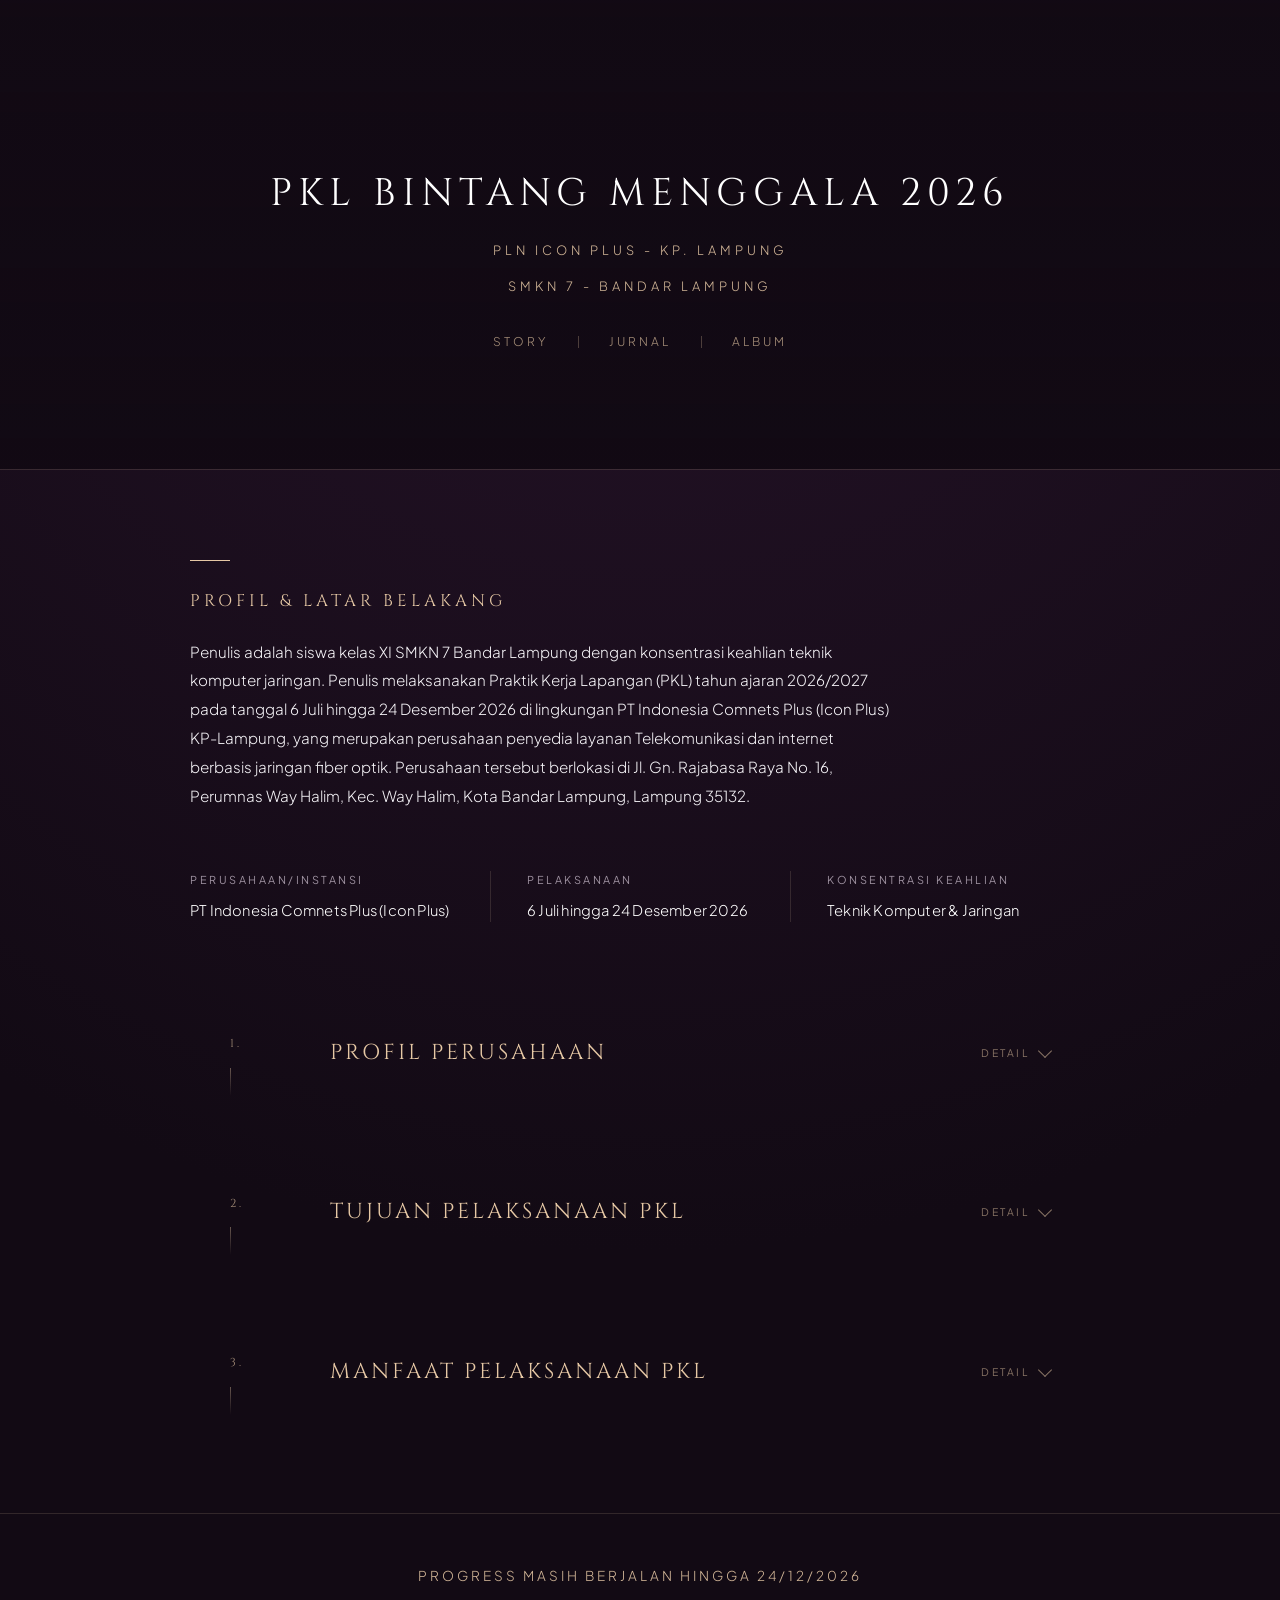
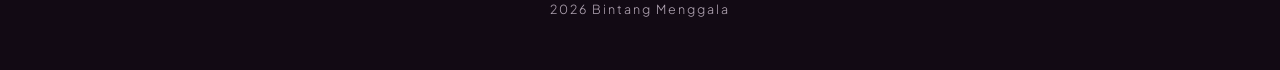
==== commit 7474e0a5: "Add files via upload" ====
--- a/index.html
+++ b/index.html
@@ -28,11 +28,11 @@
 </head>
 <body>
 
-    <div id="intro-screen">
-        <h1 class="intro-title">Bintang Menggala</h1>
-        <p class="intro-subtitle">PKL Documentation 2026</p>
-        <button id="btn-enter" class="btn-enter">Jelajahi Dokumentasi</button>
+  <div id="intro-screen" class="intro-logo-screen intro-active">
+    <div class="css-logo-wrapper">
+        <span class="logo-base">7</span>
     </div>
+</div>
 
     <header>
         <div class="header-slideshow" aria-hidden="true">
@@ -46,11 +46,12 @@
             <P>SMKN 7 - Bandar Lampung</P>
             
             <nav class="header-nav" aria-label="Navigasi utama">
+                <a href="story.html" class="btn-nav">Story</a>
+                <span class="nav-divider" aria-hidden="true"></span>
                 <a href="jurnal.html" class="btn-nav">Jurnal</a>
                 <span class="nav-divider" aria-hidden="true"></span>
                 <a href="album.html" class="btn-nav">Album</a>
             </nav>
-        </div>
     </header>
 
     <main class="container">
@@ -195,7 +196,7 @@
 
     <footer>
         <p class="footer-progress">Progress masih berjalan hingga 24/12/2026</p>
-        <p>2026 Bintang Menggala - SMKN 7.</p>
+        <p>2026 Bintang Menggala</p>
     </footer>
 
     <script src="data-album.js"></script>
--- a/css/min/intro.min.css
+++ b/css/min/intro.min.css
@@ -1 +1,50 @@
-html.intro-done #intro-screen{display:none !important}#intro-screen{position:fixed;top:0;left:0;width:100vw;height:100vh;background-color:#0c060d;z-index:99999;display:flex;flex-direction:column;justify-content:center;align-items:center;text-align:center;transition:opacity 0.8s ease,visibility 0.8s ease;pointer-events:auto}#intro-screen.fade-out{opacity:0;visibility:hidden;pointer-events:none}.intro-title{font-family:'Cinzel',serif;font-weight:400;font-size:2.3rem;letter-spacing:8px;color:var(--text-light);text-transform:uppercase;margin-bottom:12px;background:linear-gradient(180deg,#ffffff 0%,var(--accent-gold) 100%);-webkit-background-clip:text;-webkit-text-fill-color:transparent}.intro-subtitle{font-size:0.8rem;letter-spacing:6px;color:var(--accent-gold);text-transform:uppercase;margin-bottom:40px;font-weight:300;opacity:0.85}.btn-enter{background:transparent;border:1px solid var(--accent-gold-muted);color:var(--text-light);padding:14px 40px;font-size:0.75rem;letter-spacing:4px;text-transform:uppercase;border-radius:2px;transition:border-color var(--dur-base) var(--ease-luxury),background-color var(--dur-base) var(--ease-luxury),letter-spacing var(--dur-slow) var(--ease-luxury);outline:none;font-weight:300}.btn-enter:hover{border-color:var(--accent-gold);background:rgba(230,200,165,0.08);letter-spacing:5px}@media (max-width:768px){.intro-title{font-size:1.6rem;letter-spacing:4px}}+
+html.intro-done #intro-screen,
+body.intro-done #intro-screen {
+    display: none !important;
+}
+
+#intro-screen {
+    position: fixed;
+    top: 0;
+    left: 0;
+    width: 100vw;
+    height: 100vh;
+    background-color: var(--bg-dark, #120a14);
+    z-index: 99999;
+    display: flex;
+    justify-content: center;
+    align-items: center;
+    pointer-events: auto;
+}
+
+.intro-logo-screen.intro-active {
+    animation: introExactFade 2s linear forwards;
+}
+
+.css-logo-wrapper {
+    display: flex;
+    justify-content: center;
+    align-items: center;
+}
+
+.logo-base {
+    font-family: 'Cinzel', serif;
+    font-weight: 700;
+    font-size: clamp(7rem, 20vw, 11rem);
+    color: var(--accent-gold, #e6c8a5);
+    line-height: 1;
+}
+
+@keyframes introExactFade {
+    0% { opacity: 1; }
+    76.66% { opacity: 1; }
+    100% { opacity: 0; visibility: hidden; pointer-events: none; }
+}
+
+@media (prefers-reduced-motion: reduce) {
+    .intro-logo-screen { 
+        animation: none; 
+        display: none !important; 
+    }
+}
--- a/css/min/jurnal.min.css
+++ b/css/min/jurnal.min.css
@@ -12,7 +12,6 @@
 @keyframes skel-fade{0%,100%{opacity:0.25}50%{opacity:0.85}}
 @media (prefers-reduced-motion:reduce){.skeleton-tag,.skeleton-title,.skeleton-desc{animation:none}}
 
-/* Index line — dateline ringkas di atas timeline, meniru garis edisi surat kabar */
 .jurnal-index{max-width:620px;margin:0 auto 52px;padding:18px 0;text-align:center;position:relative;border-top:1px solid var(--border-gold);border-bottom:1px solid var(--border-gold)}
 .jurnal-index::before,.jurnal-index::after{content:'';position:absolute;left:8%;right:8%;height:1px;background:var(--border-gold);opacity:0.5}
 .jurnal-index::before{top:-6px}
@@ -20,36 +19,23 @@
 .jurnal-index-edition{display:block;font-family:'Cinzel',serif;font-weight:400;font-size:0.72rem;letter-spacing:3px;color:var(--accent-gold);text-transform:uppercase;opacity:0.85;margin-bottom:6px}
 .jurnal-index-range{display:block;font-size:0.75rem;color:var(--text-muted);letter-spacing:1.5px;font-weight:300}
 .jurnal-index:empty{display:none}
-
 .jurnal-timeline{position:relative;max-width:780px;margin:0 auto;display:flex;flex-direction:column}
 .jurnal-timeline::before{content:'';position:absolute;top:6px;bottom:6px;left:9px;width:1px;background:linear-gradient(180deg,transparent,var(--border-gold) 6%,var(--border-gold) 94%,transparent)}
 .jurnal-timeline .jurnal-empty{grid-column:unset;padding-left:42px;text-align:left}
 .jurnal-card{position:relative;background:transparent;border:none;border-radius:0;padding:0 0 40px 42px}
 .jurnal-card:last-child{padding-bottom:4px}
-
-/* Penanda garis waktu berbentuk permata, mengacu pada bezel bezel arloji */
-.jurnal-card::before{content:'';position:absolute;left:2px;top:7px;width:11px;height:11px;background:var(--bg-dark);border:1.5px solid var(--accent-gold);box-shadow:0 0 0 4px var(--bg-dark);transform:rotate(45deg);z-index:1;transition:background-color var(--dur-base) var(--ease-luxury)}
+.jurnal-card::before{content:'';position:absolute;left:2px;top:7px;width:11px;height:11px;background:var(--bg-dark);border:1.5px solid var(--accent-gold);border-radius:50%;box-shadow:0 0 0 4px var(--bg-dark);z-index:1;transition:background-color var(--dur-base) var(--ease-luxury)}
 .jurnal-card:hover{transform:none;background:transparent}
 .jurnal-card:hover::before{background:var(--accent-gold)}
 .jurnal-card .card-content{padding:0;border-top:none}
-
-/* Judul dengan garis bawah yang tumbuh saat hover — memberi umpan interaktif */
 .jurnal-card .card-title{font-size:1.1rem;margin-bottom:4px;position:relative;display:inline-block}
 .jurnal-card .card-title::after{content:'';position:absolute;left:0;bottom:-4px;width:0;height:1px;background:var(--accent-gold);transition:width var(--dur-slow) var(--ease-luxury)}
 .jurnal-card:hover .card-title::after{width:100%}
-
-/* Dateline: nomor folio · minggu · tanggal, dipisah garis vertikal tipis alih-alih titik tengah */
 .jurnal-dateline{display:flex;align-items:center;flex-wrap:wrap;gap:12px;margin-bottom:14px}
 .jurnal-folio{font-family:'Cinzel',serif;font-weight:400;font-size:0.68rem;letter-spacing:2px;color:var(--accent-gold);opacity:0.6}
 .jurnal-rule{width:1px;height:10px;background:var(--border-gold);flex-shrink:0}
 .jurnal-card .card-tag{margin-bottom:0;font-size:0.7rem;opacity:0.85}
 .jurnal-date{font-size:0.7rem;letter-spacing:1.5px;color:var(--text-muted);text-transform:uppercase;font-weight:300}
-
-/* Huruf kapital turun ala kolom koran, untuk membuka tiap catatan */
-.jurnal-card .card-desc{max-width:600px;overflow:hidden}
-.jurnal-dropcap{float:left;font-family:'Cinzel',serif;font-weight:400;font-size:1.1rem;line-height:1.5;padding:1px 1px 0 0;color:var(--accent-gold)}
-
-/* Reveal bertahap saat discroll, mengikuti pola yang sama dengan blok Tujuan & Manfaat */
 .jurnal-card.jurnal-reveal{opacity:0;transform:translateY(16px);transition:opacity var(--dur-slow) var(--ease-luxury),transform var(--dur-slow) var(--ease-luxury)}
 .jurnal-card.jurnal-reveal.is-visible{opacity:1;transform:translateY(0)}
 @media (prefers-reduced-motion:reduce){.jurnal-card.jurnal-reveal{opacity:1;transform:none;transition:none}}
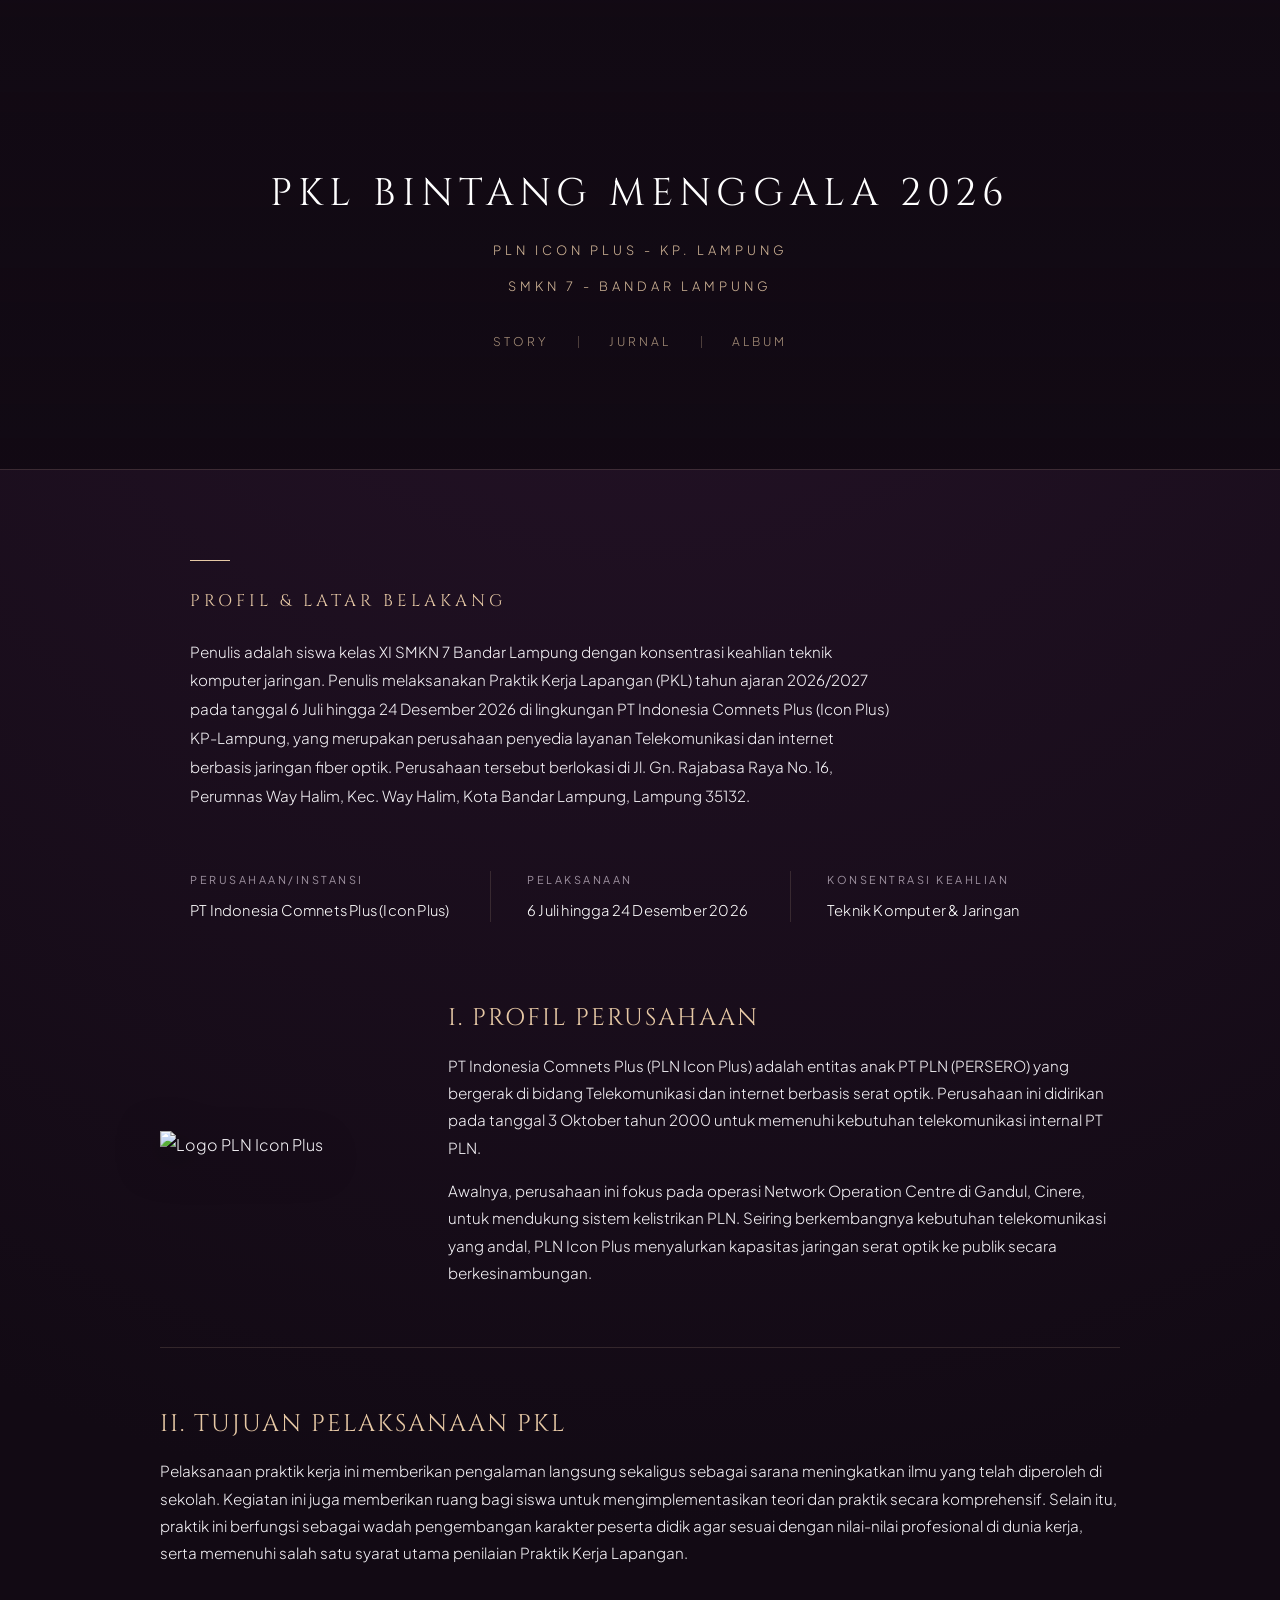
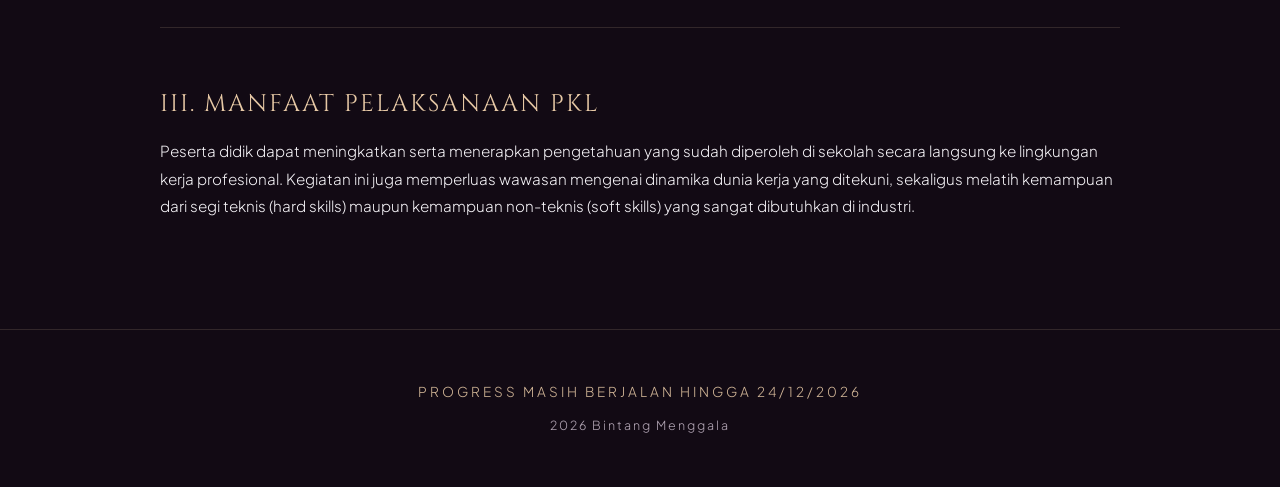
==== commit d5e6f3b4: "Add files via upload" ====
--- a/index.html
+++ b/index.html
@@ -1,205 +1,112 @@
 <!DOCTYPE html>
 <html lang="id">
 <head>
-    <meta charset="UTF-8">
-    <meta name="viewport" content="width=device-width, initial-scale=1.0">
-    <title>PKL BINTANG MENGGALA 2026</title>
-
-    <meta property="og:type" content="website">
-    <meta property="og:title" content="PKL Bintang Menggala 2026 - PT Icon Plus">
-    <meta property="og:description" content="Dokumentasi Praktik Kerja Lapangan Bintang Menggala di PT Indonesia Comnets Plus KP. Lampung.">
-    <meta property="og:image" content="https://res.cloudinary.com/buklippb/image/upload/v1785399468/Foto1oltmargapundu_vfq7pv.jpg">
-    <meta property="og:url" content="https://bintangmenggala0-creator.github.io/PKL-BINTANG/">
-
-    <link rel="preconnect" href="https://fonts.googleapis.com">
-    <link rel="preconnect" href="https://fonts.gstatic.com" crossorigin>
-    <link href="https://fonts.googleapis.com/css2?family=Cinzel:wght@400&family=Plus+Jakarta+Sans:wght@300;400&display=swap" rel="stylesheet">
-    
-    <link rel="stylesheet" href="css/min/base.min.css">
-    <link rel="stylesheet" href="css/min/intro.min.css">
-    <link rel="stylesheet" href="css/min/layout.min.css">
-    <link rel="stylesheet" href="css/min/profile.min.css">
-    <link rel="stylesheet" href="css/min/purpose.min.css">
-    <link rel="stylesheet" href="css/min/gallery.min.css">
-    <link rel="stylesheet" href="css/min/lightbox.min.css">
-    <link rel="stylesheet" href="css/min/jurnal.min.css">
-    
-    <script src="page-init.js"></script>
+<meta charset="UTF-8">
+<meta name="viewport" content="width=device-width, initial-scale=1.0">
+<title>PKL BINTANG MENGGALA 2026</title>
+<meta property="og:type" content="website">
+<meta property="og:title" content="PKL Bintang Menggala 2026 - PT Icon Plus">
+<meta property="og:description" content="Dokumentasi Praktik Kerja Lapangan Bintang Menggala di PT Indonesia Comnets Plus KP. Lampung.">
+<meta property="og:image" content="https://res.cloudinary.com/buklippb/image/upload/v1785399468/Foto1oltmargapundu_vfq7pv.jpg">
+<meta property="og:url" content="https://bintangmenggala0-creator.github.io/PKL-BINTANG/">
+<link rel="preconnect" href="https://fonts.googleapis.com">
+<link rel="preconnect" href="https://fonts.gstatic.com" crossorigin>
+<link href="https://fonts.googleapis.com/css2?family=Cinzel:wght@400&family=Plus+Jakarta+Sans:wght@300;400&display=swap" rel="stylesheet">
+<link rel="stylesheet" href="css/min/base.min.css">
+<link rel="stylesheet" href="css/min/intro.min.css">
+<link rel="stylesheet" href="css/min/layout.min.css">
+<link rel="stylesheet" href="css/min/profile.min.css">
+<link rel="stylesheet" href="css/min/purpose.min.css">
+<link rel="stylesheet" href="css/min/gallery.min.css">
+<link rel="stylesheet" href="css/min/lightbox.min.css">
+<link rel="stylesheet" href="css/min/jurnal.min.css">
+<script src="page-init.js"></script>
 </head>
 <body>
-
-  <div id="intro-screen" class="intro-logo-screen intro-active">
-    <div class="css-logo-wrapper">
-        <span class="logo-base">7</span>
-    </div>
+<div id="intro-screen" class="intro-logo-screen intro-active">
+<div class="css-logo-wrapper">
+<span class="logo-base">7</span>
 </div>
-
-    <header>
-        <div class="header-slideshow" aria-hidden="true">
-            <div class="header-slide"></div>
-            <div class="header-slide"></div>
-            <div class="header-slide"></div>
-        </div>
-        <div class="container">
-            <h1>PKL BINTANG MENGGALA 2026</h1>
-            <p>PLN ICON PLUS - KP. LAMPUNG</p>
-            <P>SMKN 7 - Bandar Lampung</P>
-            
-            <nav class="header-nav" aria-label="Navigasi utama">
-                <a href="story.html" class="btn-nav">Story</a>
-                <span class="nav-divider" aria-hidden="true"></span>
-                <a href="jurnal.html" class="btn-nav">Jurnal</a>
-                <span class="nav-divider" aria-hidden="true"></span>
-                <a href="album.html" class="btn-nav">Album</a>
-            </nav>
-    </header>
-
-    <main class="container">
-        <section class="profile-section">
-            <div class="profile-card">
-                <h2>Profil & Latar Belakang</h2>
-                <p>
-                    Penulis adalah siswa kelas XI SMKN 7 Bandar Lampung dengan konsentrasi keahlian teknik komputer jaringan. Penulis melaksanakan Praktik Kerja Lapangan (PKL) tahun ajaran 2026/2027 pada tanggal 6 Juli hingga 24 Desember 2026 di lingkungan PT Indonesia Comnets Plus (Icon Plus) KP-Lampung, yang merupakan perusahaan penyedia layanan Telekomunikasi dan internet berbasis jaringan fiber optik. Perusahaan tersebut berlokasi di Jl. Gn. Rajabasa Raya No. 16, Perumnas Way Halim, Kec. Way Halim, Kota Bandar Lampung, Lampung 35132.
-                </p>
-                <div class="info-grid">
-                    <div class="info-item">
-                        <h4>Perusahaan/Instansi</h4>
-                        <p>PT Indonesia Comnets Plus (Icon Plus)</p>
-                    </div>
-                    <div class="info-item">
-                        <h4>Pelaksanaan</h4>
-                        <p>6 Juli hingga 24 Desember 2026</p>
-                    </div>
-                    <div class="info-item">
-                        <h4>Konsentrasi Keahlian</h4>
-                        <p>Teknik Komputer & Jaringan</p>
-                    </div>
-                </div>
-            </div>
-        </section>
-
-        <section class="purpose-section">
-            <div class="purpose-cinematic">
-
-                <article class="purpose-block reveal-purpose">
-                    <div class="purpose-meta">
-                        <span class="purpose-label">1.</span>
-                        <span class="purpose-line"></span>
-                    </div>
-                    <div class="purpose-body">
-                        <h2 class="purpose-heading">Profil Perusahaan</h2>
-                        <button type="button" class="purpose-detail" aria-expanded="false">
-                            <span class="purpose-detail-text">Detail</span>
-                            <span class="purpose-detail-icon" aria-hidden="true"></span>
-                        </button>
-                        <div class="purpose-content">
-                            <ul class="purpose-list">
-                                <li>
-                                    <span class="purpose-num">I</span>
-                                    <p>PT Indonesia Comnets Plus adalah entitas Anak PT PLN (PERSERO) yang bergerak di bidang Telekomunikasi dan internet berbasis fiber optik.</p>
-                                </li>
-                                <li>
-                                    <span class="purpose-num">II</span>
-                                    <p>PT Icon Plus di dirikan pada tanggal 3 Oktober tahun 2000 untuk memenuhi kebutuhan telekomunikasi PT PLN.</p>
-                                </li>
-                                <li>
-                                    <span class="purpose-num">III</span>
-                                    <p>Awalnya, perusahaan ini fokus pada operasi Network Operation Centre di Gandul, Cinere, untuk mendukung kelistrikan PLN.</p>
-                                </li>
-                                <li>
-                                    <span class="purpose-num">IV</span>
-                                    <p>Seiring berkembangnya kebutuhan akan jaringan telekomunikasi yang lebih luas dan andal, PLN Icon Plus mulai menyalurkan kapasitas jaringan serat optik PLN ke publik.</p>
-                                </li>
-                            </ul>
-                        </div>
-                    </div>
-                </article>
-
-                <article class="purpose-block reveal-purpose">
-                    <div class="purpose-meta">
-                        <span class="purpose-label">2.</span>
-                        <span class="purpose-line"></span>
-                    </div>
-                    <div class="purpose-body">
-                        <h2 class="purpose-heading">Tujuan Pelaksanaan PKL</h2>
-                        <button type="button" class="purpose-detail" aria-expanded="false">
-                            <span class="purpose-detail-text">Detail</span>
-                            <span class="purpose-detail-icon" aria-hidden="true"></span>
-                        </button>
-                        <div class="purpose-content">
-                            <ul class="purpose-list">
-                                <li>
-                                    <span class="purpose-num">I</span>
-                                    <p>Memberikan pengalaman kerja langsung, sekaligus sebagai sarana meningkatkan ilmu yang sudah diperoleh di sekolah.</p>
-                                </li>
-                                <li>
-                                    <span class="purpose-num">II</span>
-                                    <p>Memberikan ruang untuk mengimplementasikan teori dan praktik secara komprehensif.</p>
-                                </li>
-                                <li>
-                                    <span class="purpose-num">III</span>
-                                    <p>Sebagai sarana pengembangan karakter peserta didik sesuai dengan nilai-nilai baik di masyarakat maupun di bidang kerja yang ditekuni.</p>
-                                </li>
-                                <li>
-                                    <span class="purpose-num">IV</span>
-                                    <p>Memenuhi salah satu syarat penilaian Praktek Kerja Lapangan.</p>
-                                </li>
-                            </ul>
-                        </div>
-                    </div>
-                </article>
-
-                <article class="purpose-block reveal-purpose">
-                    <div class="purpose-meta">
-                        <span class="purpose-label">3.</span>
-                        <span class="purpose-line"></span>
-                    </div>
-                    <div class="purpose-body">
-                        <h2 class="purpose-heading">Manfaat Pelaksanaan PKL</h2>
-                        <button type="button" class="purpose-detail" aria-expanded="false">
-                            <span class="purpose-detail-text">Detail</span>
-                            <span class="purpose-detail-icon" aria-hidden="true"></span>
-                        </button>
-                        <div class="purpose-content">
-                            <ul class="purpose-list">
-                                <li>
-                                    <span class="purpose-num">I</span>
-                                    <p>Meningkatkan serta menerapkan pengetahuan yang sudah diperoleh di sekolah.</p>
-                                </li>
-                                <li>
-                                    <span class="purpose-num">II</span>
-                                    <p>Memperoleh wawasan lebih luas mengenai dunia kerja yang ditekuni.</p>
-                                </li>
-                                <li>
-                                    <span class="purpose-num">III</span>
-                                    <p>Melatih kemampuan baik teknis, maupun non-teknis.</p>
-                                </li>
-                            </ul>
-                        </div>
-                    </div>
-                </article>
-
-            </div>
-        </section>
-    </main>
-
-    <div id="lightbox" class="lightbox-overlay">
-        <div class="lightbox-container">
-            <span id="lightbox-close" class="lightbox-close">&times;</span>
-            <img id="lightbox-img" class="lightbox-img" src="" alt="Fullscreen Image">
-            <div class="lightbox-caption">
-                <h3 id="lightbox-title"></h3>
-                <p id="lightbox-desc"></p>
-            </div>
-        </div>
-    </div>
-
-    <footer>
-        <p class="footer-progress">Progress masih berjalan hingga 24/12/2026</p>
-        <p>2026 Bintang Menggala</p>
-    </footer>
-
-    <script src="data-album.js"></script>
-    <script src="script.js"></script>
+</div>
+<header>
+<div class="header-slideshow" aria-hidden="true">
+<div class="header-slide"></div>
+<div class="header-slide"></div>
+<div class="header-slide"></div>
+</div>
+<div class="container">
+<h1>PKL BINTANG MENGGALA 2026</h1>
+<p>PLN ICON PLUS - KP. LAMPUNG</p>
+<p>SMKN 7 - Bandar Lampung</p>
+<nav class="header-nav" aria-label="Navigasi utama">
+<a href="story.html" class="btn-nav">Story</a>
+<span class="nav-divider" aria-hidden="true"></span>
+<a href="jurnal.html" class="btn-nav">Jurnal</a>
+<span class="nav-divider" aria-hidden="true"></span>
+<a href="album.html" class="btn-nav">Album</a>
+</nav>
+</div>
+</header>
+<main class="container">
+<section class="profile-section">
+<div class="profile-card">
+<h2>Profil & Latar Belakang</h2>
+<p>Penulis adalah siswa kelas XI SMKN 7 Bandar Lampung dengan konsentrasi keahlian teknik komputer jaringan. Penulis melaksanakan Praktik Kerja Lapangan (PKL) tahun ajaran 2026/2027 pada tanggal 6 Juli hingga 24 Desember 2026 di lingkungan PT Indonesia Comnets Plus (Icon Plus) KP-Lampung, yang merupakan perusahaan penyedia layanan Telekomunikasi dan internet berbasis jaringan fiber optik. Perusahaan tersebut berlokasi di Jl. Gn. Rajabasa Raya No. 16, Perumnas Way Halim, Kec. Way Halim, Kota Bandar Lampung, Lampung 35132.</p>
+<div class="info-grid">
+<div class="info-item">
+<h4>Perusahaan/Instansi</h4>
+<p>PT Indonesia Comnets Plus (Icon Plus)</p>
+</div>
+<div class="info-item">
+<h4>Pelaksanaan</h4>
+<p>6 Juli hingga 24 Desember 2026</p>
+</div>
+<div class="info-item">
+<h4>Konsentrasi Keahlian</h4>
+<p>Teknik Komputer & Jaringan</p>
+</div>
+</div>
+</div>
+</section>
+<section class="purpose-section">
+<div class="purpose-cinematic">
+<article class="purpose-block profile-layout reveal-purpose">
+<div class="profile-brand-side">
+<!-- Atribut loading="lazy" digunakan di sini untuk Lazy Loading -->
+<img src="https://res.cloudinary.com/buklippb/image/upload/v1790562982/images_3_-Photoroom_lhqtwh.png" alt="Logo PLN Icon Plus" class="profile-logo-img" loading="lazy" decoding="async">
+</div>
+<div class="profile-text-side">
+<h2 class="purpose-heading">I. Profil Perusahaan</h2>
+<p>PT Indonesia Comnets Plus (PLN Icon Plus) adalah entitas anak PT PLN (PERSERO) yang bergerak di bidang Telekomunikasi dan internet berbasis serat optik. Perusahaan ini didirikan pada tanggal 3 Oktober tahun 2000 untuk memenuhi kebutuhan telekomunikasi internal PT PLN.</p>
+<p>Awalnya, perusahaan ini fokus pada operasi Network Operation Centre di Gandul, Cinere, untuk mendukung sistem kelistrikan PLN. Seiring berkembangnya kebutuhan telekomunikasi yang andal, PLN Icon Plus menyalurkan kapasitas jaringan serat optik ke publik secara berkesinambungan.</p>
+</div>
+</article>
+<article class="purpose-block reveal-purpose">
+<h2 class="purpose-heading">II. Tujuan Pelaksanaan PKL</h2>
+<p>Pelaksanaan praktik kerja ini memberikan pengalaman langsung sekaligus sebagai sarana meningkatkan ilmu yang telah diperoleh di sekolah. Kegiatan ini juga memberikan ruang bagi siswa untuk mengimplementasikan teori dan praktik secara komprehensif. Selain itu, praktik ini berfungsi sebagai wadah pengembangan karakter peserta didik agar sesuai dengan nilai-nilai profesional di dunia kerja, serta memenuhi salah satu syarat utama penilaian Praktik Kerja Lapangan.</p>
+</article>
+<article class="purpose-block reveal-purpose">
+<h2 class="purpose-heading">III. Manfaat Pelaksanaan PKL</h2>
+<p>Peserta didik dapat meningkatkan serta menerapkan pengetahuan yang sudah diperoleh di sekolah secara langsung ke lingkungan kerja profesional. Kegiatan ini juga memperluas wawasan mengenai dinamika dunia kerja yang ditekuni, sekaligus melatih kemampuan dari segi teknis (hard skills) maupun kemampuan non-teknis (soft skills) yang sangat dibutuhkan di industri.</p>
+</article>
+</div>
+</section>
+</main>
+<div id="lightbox" class="lightbox-overlay">
+<div class="lightbox-container">
+<span id="lightbox-close" class="lightbox-close">&times;</span>
+<img id="lightbox-img" class="lightbox-img" src="" alt="Fullscreen Image">
+<div class="lightbox-caption">
+<h3 id="lightbox-title"></h3>
+<p id="lightbox-desc"></p>
+</div>
+</div>
+</div>
+<footer>
+<p class="footer-progress">Progress masih berjalan hingga 24/12/2026</p>
+<p>2026 Bintang Menggala</p>
+</footer>
+<script src="data-album.js"></script>
+<script src="script.js"></script>
 </body>
 </html>
--- a/css/min/purpose.min.css
+++ b/css/min/purpose.min.css
@@ -1 +1 @@
-.purpose-section{padding:20px 0 90px}.purpose-cinematic{display:flex;flex-direction:column;gap:0;max-width:820px;margin:0 auto}.purpose-block{display:grid;grid-template-columns:72px 1fr;gap:28px;padding:46px 0;opacity:0;transform:translateY(18px);transition:opacity var(--dur-slow) var(--ease-luxury),transform var(--dur-slow) var(--ease-luxury)}.purpose-block:last-child{padding-bottom:8px}.purpose-block.is-visible{opacity:1;transform:translateY(0)}.purpose-block:nth-child(2).is-visible{transition-delay:0.12s}.purpose-meta{display:flex;flex-direction:column;align-items:flex-start;gap:14px;padding-top:6px}.purpose-label{font-family:'Cinzel',serif;font-size:0.72rem;letter-spacing:3px;color:var(--accent-gold);opacity:0.7;font-weight:400}.purpose-line{flex:1;width:1px;min-height:28px;background:linear-gradient(180deg,var(--accent-gold-muted) 0%,transparent 100%)}.purpose-body{display:flex;flex-wrap:wrap;align-items:center;justify-content:space-between;column-gap:24px}.purpose-heading{flex:1 1 auto;font-family:'Cinzel',serif;font-weight:400;font-size:1.35rem;letter-spacing:3px;text-transform:uppercase;color:var(--accent-gold);margin:0;line-height:1.35;text-align:left}.purpose-detail{order:2;flex-shrink:0;display:inline-flex;align-items:center;gap:10px;background:transparent;border:none;padding:0;margin:0;font-family:inherit;font-size:0.65rem;letter-spacing:2.5px;text-transform:uppercase;color:var(--accent-gold);opacity:0.55;cursor:pointer;outline:none;transition:opacity var(--dur-base) var(--ease-luxury),letter-spacing var(--dur-slow) var(--ease-luxury)}.purpose-detail:hover,.purpose-detail:focus-visible{opacity:0.95;letter-spacing:3px}.purpose-detail-icon{display:inline-block;width:10px;height:10px;border-right:1px solid var(--accent-gold);border-bottom:1px solid var(--accent-gold);transform:rotate(45deg);transition:transform var(--dur-base) var(--ease-luxury);margin-top:-3px}.purpose-block.is-open .purpose-detail{opacity:0.85}.purpose-block.is-open .purpose-detail-icon{transform:rotate(-135deg);margin-top:2px}.purpose-content{flex-basis:100%;order:3;display:grid;grid-template-rows:0fr;opacity:0;margin-top:0;transition:grid-template-rows var(--dur-detail) var(--ease-detail),opacity var(--dur-detail) var(--ease-detail),margin-top var(--dur-detail) var(--ease-detail)}.purpose-content > *{overflow:hidden}.purpose-block.is-open .purpose-content{grid-template-rows:1fr;opacity:1;margin-top:22px}.purpose-list{list-style:none;display:flex;flex-direction:column;gap:22px}.purpose-list li{display:grid;grid-template-columns:36px 1fr;gap:16px;align-items:start}.purpose-num{font-family:'Cinzel',serif;font-size:0.78rem;letter-spacing:1px;color:var(--accent-gold);opacity:0.55;padding-top:3px;font-weight:400}.purpose-list p{font-size:0.92rem;color:var(--text-light);line-height:1.8;font-weight:300;margin:0;text-align:left}@media (max-width:600px){.purpose-block{grid-template-columns:48px 1fr;gap:18px;padding:38px 0}.purpose-heading{font-size:1.15rem;letter-spacing:2px}.purpose-body{column-gap:14px}.purpose-list li{grid-template-columns:28px 1fr;gap:12px}.purpose-num{font-size:0.7rem}.purpose-list p{font-size:0.88rem}}+.purpose-section{padding:40px 0 110px}.purpose-cinematic{display:flex;flex-direction:column;max-width:960px;margin:0 auto}.purpose-block{opacity:0;transform:translateY(24px);transition:opacity var(--dur-slow) var(--ease-luxury),transform var(--dur-slow) var(--ease-luxury);padding-bottom:60px;margin-bottom:60px;border-bottom:1px solid var(--border-gold)}.purpose-block.is-visible{opacity:1;transform:translateY(0)}.purpose-block:last-child{border-bottom:none;padding-bottom:0;margin-bottom:0}.purpose-heading{font-family:'Cinzel',serif;font-weight:400;font-size:clamp(1.25rem,2.5vw,1.5rem);letter-spacing:2px;text-transform:uppercase;color:var(--accent-gold);margin-bottom:16px;line-height:1.4;text-align:left}.purpose-block p{font-size:.95rem;color:var(--text-light);line-height:1.8;font-weight:300;text-align:left;margin-top:0;margin-bottom:16px}.purpose-block p:last-child{margin-bottom:0}.purpose-block.profile-layout{display:flex;align-items:center;gap:48px}.profile-brand-side{flex-shrink:0;width:240px;display:flex;justify-content:center;align-items:center}.profile-logo-img{width:100%;height:auto;object-fit:contain;filter:drop-shadow(0 10px 20px rgba(0,0,0,.6));transition:transform var(--dur-slow) var(--ease-luxury)}.profile-brand-side:hover .profile-logo-img{transform:scale(1.03)}.profile-text-side{flex-grow:1;display:flex;flex-direction:column;justify-content:center}@media (max-width:768px){.purpose-block{padding-bottom:40px;margin-bottom:40px}.purpose-block.profile-layout{flex-direction:column;align-items:flex-start;gap:24px}.profile-brand-side{width:100%;max-width:200px;margin:0 auto}}
--- a/css/min/gallery.min.css
+++ b/css/min/gallery.min.css
@@ -1,321 +1 @@
-/* Gallery Controls & Search */
-.gallery-controls {
-    display: flex;
-    flex-direction: column;
-    align-items: center;
-    gap: 22px;
-    margin-bottom: 52px;
-}
-
-.search-container {
-    width: 100%;
-    max-width: 500px;
-}
-
-.search-input {
-    width: 100%;
-    padding: 12px 20px;
-    background: var(--bg-card);
-    border: 1px solid var(--border-gold);
-    border-radius: 30px;
-    color: var(--text-light);
-    font-family: inherit;
-    font-size: 0.85rem;
-    outline: none;
-    transition: border-color var(--dur-base) var(--ease-luxury), box-shadow var(--dur-base) var(--ease-luxury);
-    text-align: center;
-}
-
-.search-input:focus {
-    border-color: var(--accent-gold);
-    box-shadow: 0 0 15px rgba(230, 200, 165, 0.2);
-}
-
-.filter-buttons {
-    display: flex;
-    flex-wrap: wrap;
-    justify-content: center;
-    gap: 10px;
-}
-
-.filter-btn {
-    background: transparent;
-    border: 1px solid var(--border-gold);
-    color: var(--text-muted);
-    padding: 8px 18px;
-    border-radius: 20px;
-    font-size: 0.75rem;
-    letter-spacing: 1.5px;
-    text-transform: uppercase;
-    transition: border-color var(--dur-fast) var(--ease-luxury), color var(--dur-fast) var(--ease-luxury), background-color var(--dur-fast) var(--ease-luxury), transform var(--dur-fast) var(--ease-luxury);
-    outline: none;
-    will-change: transform;
-}
-
-.filter-btn:hover, .filter-btn.active {
-    border-color: var(--accent-gold);
-    color: var(--accent-gold);
-    background: rgba(230, 200, 165, 0.08);
-}
-
-/* Disney 12: Squash & Stretch / Anticipation */
-.filter-btn:active {
-    transform: scale(0.95);
-}
-
-.gallery-section {
-    padding: 40px 0 120px;
-}
-
-.section-title {
-    font-family: 'Cinzel', serif;
-    font-weight: 400;
-    text-align: center;
-    font-size: 1.8rem;
-    margin-bottom: 48px;
-    letter-spacing: 5px;
-    color: #ffffff;
-    text-transform: uppercase;
-}
-
-/* Grid & Layout Galeri - Optimized with GPU Containment */
-.gallery-grid {
-    display: grid;
-    grid-template-columns: repeat(auto-fill, minmax(min(100%, 310px), 1fr));
-    gap: 32px;
-    align-items: stretch;
-    justify-content: center;
-}
-
-/* Base Card Style Khusus Galeri Feature Card (Bentley Style) */
-.gallery-grid .card {
-    position: relative;
-    background: var(--bg-card);
-    border: 1px solid var(--border-gold);
-    border-radius: 4px;
-    overflow: hidden;
-    height: 480px;
-    display: flex;
-    flex-direction: column;
-    justify-content: flex-end;
-    contain: layout style paint; /* Lighthouse Performance Optimization */
-    transition: border-color var(--dur-base) var(--ease-luxury), transform var(--dur-slow) var(--ease-luxury), box-shadow var(--dur-slow) var(--ease-luxury);
-    will-change: transform;
-}
-
-/* Hover Disney 12: Slow In and Slow Out */
-.gallery-grid .card:hover {
-    transform: translateY(-6px);
-    border-color: rgba(230, 200, 165, 0.5);
-    box-shadow: 0 16px 36px rgba(0, 0, 0, 0.6);
-}
-
-.reveal-card.is-hidden {
-    display: none !important;
-}
-
-/* Background Media (Image / Video Container) */
-.gallery-grid .img-container, 
-.gallery-grid .video-container {
-    position: absolute;
-    inset: 0;
-    width: 100%;
-    height: 100%;
-    z-index: 0;
-    background: #0b050c;
-    overflow: hidden;
-}
-
-.gallery-grid .img-container img, 
-.gallery-grid .video-container video {
-    width: 100%;
-    height: 100%;
-    object-fit: cover;
-    object-position: center;
-    opacity: 0.82;
-    transition: transform var(--dur-slow) var(--ease-luxury), opacity var(--dur-base) var(--ease-luxury);
-    will-change: transform;
-}
-
-/* Disney 12: Appeal & Subtle Zoom */
-.gallery-grid .card:hover .img-container img, 
-.gallery-grid .card:hover .video-container video {
-    transform: scale(1.05);
-    opacity: 0.95;
-}
-
-/* Tag Melayang di Atas (Top Center Pill Badge - Style Bentley) */
-.gallery-grid .card-tag {
-    position: absolute;
-    top: 16px;
-    left: 50%;
-    transform: translateX(-50%);
-    z-index: 3;
-    padding: 6px 16px;
-    background: rgba(18, 10, 20, 0.65);
-    backdrop-filter: blur(8px);
-    -webkit-backdrop-filter: blur(8px);
-    border: 1px solid var(--border-gold);
-    border-radius: 20px;
-    font-size: 0.65rem;
-    text-transform: uppercase;
-    letter-spacing: 2px;
-    color: var(--accent-gold);
-    font-weight: 400;
-    white-space: nowrap;
-    pointer-events: none;
-    transition: border-color var(--dur-base) var(--ease-luxury), background-color var(--dur-base) var(--ease-luxury);
-}
-
-.gallery-grid .card:hover .card-tag {
-    border-color: var(--accent-gold);
-    background: rgba(18, 10, 20, 0.85);
-}
-
-/* Overlay Gradient Bawah untuk Keterbacaan Teks Galeri */
-.gallery-grid .card-content {
-    position: relative;
-    z-index: 2;
-    padding: 24px;
-    background: linear-gradient(180deg, transparent 0%, rgba(12, 6, 13, 0.7) 30%, rgba(12, 6, 13, 0.95) 100%);
-    cursor: pointer;
-    transition: background var(--dur-base) var(--ease-luxury);
-}
-
-.gallery-grid .card-title {
-    font-family: 'Cinzel', serif;
-    font-weight: 400;
-    font-size: 1.2rem;
-    color: #ffffff;
-    margin-bottom: 8px;
-    letter-spacing: 1px;
-    line-height: 1.3;
-    text-shadow: 0 2px 4px rgba(0,0,0,0.5);
-}
-
-/* Disney 12: Staging & Follow Through pada Expand Deskripsi */
-.gallery-grid .card-desc {
-    display: grid;
-    grid-template-rows: 0fr;
-    opacity: 0;
-    margin-top: 0;
-    transition: grid-template-rows var(--dur-detail) var(--ease-detail), opacity var(--dur-detail) var(--ease-detail), margin-top var(--dur-detail) var(--ease-detail);
-}
-
-.gallery-grid .card-desc > * {
-    overflow: hidden;
-}
-
-.gallery-grid .card.is-expanded .card-desc {
-    grid-template-rows: 1fr;
-    opacity: 0.9;
-    margin-top: 8px;
-}
-
-.gallery-grid .card-desc span {
-    font-size: 0.82rem;
-    color: var(--text-muted);
-    line-height: 1.6;
-    font-weight: 300;
-    display: block;
-}
-
-/* Tombol Aksi di Bawah Card (Bentley "READ STORY" Button) */
-.gallery-grid .card-content::after {
-    content: "LIHAT DETAIL";
-    display: inline-block;
-    margin-top: 16px;
-    padding: 8px 16px;
-    border: 1px solid var(--accent-gold-muted);
-    font-size: 0.65rem;
-    letter-spacing: 2px;
-    text-transform: uppercase;
-    color: var(--accent-gold);
-    background: rgba(230, 200, 165, 0.04);
-    border-radius: 2px;
-    transition: border-color var(--dur-fast) var(--ease-luxury), background var(--dur-fast) var(--ease-luxury), color var(--dur-fast) var(--ease-luxury), transform var(--dur-fast) var(--ease-luxury);
-}
-
-.gallery-grid .card:hover .card-content::after {
-    border-color: var(--accent-gold);
-    background: rgba(230, 200, 165, 0.12);
-    color: #ffffff;
-}
-
-.gallery-grid .card.is-expanded .card-content::after {
-    content: "TUTUP DETAIL";
-    border-color: var(--accent-gold);
-}
-
-/* Play Button Video Overlays */
-.custom-play-btn {
-    position: absolute;
-    top: 40%;
-    left: 50%;
-    transform: translate(-50%, -50%);
-    width: 54px;
-    height: 54px;
-    background: rgba(28, 17, 30, 0.7);
-    border: 1px solid var(--accent-gold);
-    border-radius: 50%;
-    display: flex;
-    justify-content: center;
-    align-items: center;
-    transition: transform var(--dur-base) var(--ease-luxury), background-color var(--dur-base) var(--ease-luxury), opacity var(--dur-base) var(--ease-luxury);
-    z-index: 2;
-    pointer-events: none;
-}
-
-.play-icon {
-    width: 0;
-    height: 0;
-    border-top: 9px solid transparent;
-    border-bottom: 9px solid transparent;
-    border-left: 14px solid var(--accent-gold);
-    margin-left: 3px;
-}
-
-.video-container:hover .custom-play-btn {
-    transform: translate(-50%, -50%) scale(1.1);
-    background: rgba(230, 200, 165, 0.25);
-}
-
-.video-container.playing .custom-play-btn {
-    opacity: 0;
-    pointer-events: none;
-}
-
-/* Reset Khusus Kartu Jurnal (Supaya Normal & Tidak Terpengaruh Style Bentley) */
-.jurnal-card {
-    position: relative;
-    height: auto !important;
-    display: block !important;
-    justify-content: flex-start !important;
-    background: var(--bg-card);
-    border: 1px solid var(--border-gold);
-    border-radius: 4px;
-    padding: 0;
-    overflow: visible;
-}
-
-.jurnal-card .card-content {
-    position: relative;
-    background: transparent !important;
-    padding: 24px;
-    cursor: default;
-}
-
-.jurnal-card .card-content::after {
-    display: none !important;
-}
-
-/* Responsiveness Optimization */
-@media (max-width: 768px) {
-    .gallery-grid .card {
-        height: 420px;
-    }
-    .gallery-grid {
-        grid-template-columns: 1fr;
-        gap: 24px;
-    }
-}+.gallery-controls{display:flex;flex-direction:column;align-items:center;gap:22px;margin-bottom:52px}.search-container{width:100%;max-width:500px}.search-input{width:100%;padding:12px 20px;background:var(--bg-card);border:1px solid var(--border-gold);border-radius:30px;color:var(--text-light);font-family:inherit;font-size:.85rem;outline:0;transition:border-color var(--dur-base) var(--ease-luxury),box-shadow var(--dur-base) var(--ease-luxury);text-align:center}.search-input:focus{border-color:var(--accent-gold);box-shadow:0 0 15px rgba(230,200,165,.2)}.filter-buttons{display:flex;flex-wrap:wrap;justify-content:center;gap:10px}.filter-btn{background:0 0;border:1px solid var(--border-gold);color:var(--text-muted);padding:8px 18px;border-radius:20px;font-size:.75rem;letter-spacing:1.5px;text-transform:uppercase;transition:border-color var(--dur-fast) var(--ease-luxury),color var(--dur-fast) var(--ease-luxury),background-color var(--dur-fast) var(--ease-luxury),transform var(--dur-fast) var(--ease-luxury);outline:0;will-change:transform}.filter-btn.active,.filter-btn:hover{border-color:var(--accent-gold);color:var(--accent-gold);background:rgba(230,200,165,.08)}.filter-btn:active{transform:scale(.95)}.gallery-section{padding:40px 0 120px}.section-title{font-family:'Cinzel',serif;font-weight:400;text-align:center;font-size:1.8rem;margin-bottom:48px;letter-spacing:5px;color:#fff;text-transform:uppercase}.gallery-grid{display:grid;grid-template-columns:repeat(auto-fill,minmax(min(100%,310px),1fr));gap:32px;align-items:stretch;justify-content:center}.gallery-grid .card{position:relative;background:var(--bg-card);border:1px solid var(--border-gold);border-radius:4px;overflow:hidden;height:480px;display:flex;flex-direction:column;justify-content:flex-end;contain:layout style paint;transition:border-color var(--dur-base) var(--ease-luxury),transform var(--dur-slow) var(--ease-luxury),box-shadow var(--dur-slow) var(--ease-luxury);will-change:transform}.gallery-grid .card:hover{transform:translateY(-6px);border-color:rgba(230,200,165,.5);box-shadow:0 16px 36px rgba(0,0,0,.6)}.reveal-card.is-hidden{display:none!important}.gallery-grid .img-container,.gallery-grid .video-container{position:absolute;inset:0;width:100%;height:100%;z-index:0;background:#0b050c;overflow:hidden}.gallery-grid .img-container img,.gallery-grid .video-container video{width:100%;height:100%;object-fit:cover;object-position:center;opacity:.82;transition:transform var(--dur-slow) var(--ease-luxury),opacity var(--dur-base) var(--ease-luxury);will-change:transform}.gallery-grid .card:hover .img-container img,.gallery-grid .card:hover .video-container video{transform:scale(1.05);opacity:.95}.gallery-grid .card-tag{position:absolute;top:16px;left:50%;transform:translateX(-50%);z-index:3;padding:6px 16px;background:rgba(18,10,20,.65);backdrop-filter:blur(8px);-webkit-backdrop-filter:blur(8px);border:1px solid var(--border-gold);border-radius:20px;font-size:.65rem;text-transform:uppercase;letter-spacing:2px;color:var(--accent-gold);font-weight:400;white-space:nowrap;pointer-events:none;transition:border-color var(--dur-base) var(--ease-luxury),background-color var(--dur-base) var(--ease-luxury)}.gallery-grid .card:hover .card-tag{border-color:var(--accent-gold);background:rgba(18,10,20,.85)}.gallery-grid .card-content{position:relative;z-index:2;padding:24px;background:linear-gradient(180deg,transparent 0,rgba(12,6,13,.7) 30%,rgba(12,6,13,.95) 100%);cursor:pointer;transition:background var(--dur-base) var(--ease-luxury)}.gallery-grid .card-title{font-family:'Cinzel',serif;font-weight:400;font-size:1.2rem;color:#fff;margin-bottom:8px;letter-spacing:1px;line-height:1.3;text-shadow:0 2px 4px rgba(0,0,0,.5)}.gallery-grid .card-desc{display:grid;grid-template-rows:0fr;opacity:0;margin-top:0;transition:grid-template-rows var(--dur-detail) var(--ease-detail),opacity var(--dur-detail) var(--ease-detail),margin-top var(--dur-detail) var(--ease-detail)}.gallery-grid .card-desc>*{overflow:hidden}.gallery-grid .card.is-expanded .card-desc{grid-template-rows:1fr;opacity:.9;margin-top:8px}.gallery-grid .card-desc span{font-size:.82rem;color:var(--text-muted);line-height:1.6;font-weight:300;display:block}.gallery-grid .card-content::after{content:"LIHAT DETAIL";display:inline-block;margin-top:16px;padding:8px 16px;border:1px solid var(--accent-gold-muted);font-size:.65rem;letter-spacing:2px;text-transform:uppercase;color:var(--accent-gold);background:rgba(230,200,165,.04);border-radius:2px;transition:border-color var(--dur-fast) var(--ease-luxury),background var(--dur-fast) var(--ease-luxury),color var(--dur-fast) var(--ease-luxury),transform var(--dur-fast) var(--ease-luxury)}.gallery-grid .card:hover .card-content::after{border-color:var(--accent-gold);background:rgba(230,200,165,.12);color:#fff}.gallery-grid .card.is-expanded .card-content::after{content:"TUTUP DETAIL";border-color:var(--accent-gold)}.custom-play-btn{position:absolute;top:50%;left:50%;transform:translate(-50%,-50%);width:64px;height:64px;background:rgba(28,17,30,.7);border:1px solid var(--accent-gold);border-radius:50%;display:flex;justify-content:center;align-items:center;transition:all .8s var(--ease-luxury);z-index:2;cursor:pointer}.play-icon{width:0;height:0;border-top:10px solid transparent;border-bottom:10px solid transparent;border-left:16px solid var(--accent-gold);margin-left:5px}.video-container:hover .custom-play-btn{transform:translate(-50%,-50%) scale(1.1);background:rgba(230,200,165,.25)}.video-container.playing .custom-play-btn{opacity:0;pointer-events:none}.jurnal-card{position:relative;height:auto!important;display:block!important;justify-content:flex-start!important;background:var(--bg-card);border:1px solid var(--border-gold);border-radius:4px;padding:0;overflow:visible}.jurnal-card .card-content{position:relative;background:0 0!important;padding:24px;cursor:default}.jurnal-card .card-content::after{display:none!important}@media (max-width:768px){.gallery-grid .card{height:420px}.gallery-grid{grid-template-columns:1fr;gap:24px}}::-webkit-scrollbar{display:none;width:0}html,body{-ms-overflow-style:none;scrollbar-width:none}.showcase-section{padding:20px 0 140px}.showcase-container{display:flex;flex-direction:column;gap:160px;max-width:1100px;margin:0 auto}.showcase-item{display:flex;align-items:center;gap:35px;opacity:0;transform:translateY(40px);transition:opacity 1.2s var(--ease-luxury),transform 1.2s var(--ease-luxury);will-change:transform,opacity;contain:content}.showcase-item.is-visible{opacity:1;transform:translateY(0)}.showcase-item:nth-child(even){flex-direction:row-reverse}.showcase-media{width:45%;max-width:400px;flex-shrink:0;aspect-ratio:3/4;position:relative;border:1px solid var(--accent-gold);border-radius:16px;background:linear-gradient(90deg,#0b050c 0,#1a0f1c 50%,#0b050c 100%);background-size:200% 100%;animation:mediaShimmer 2.5s infinite linear;box-shadow:0 25px 50px rgba(0,0,0,.6);overflow:hidden}@keyframes mediaShimmer{0%{background-position:200% 0}100%{background-position:-200% 0}}.showcase-media img{width:100%;height:100%;object-fit:cover;opacity:0;transition:transform 3s var(--ease-luxury),opacity 1.2s var(--ease-luxury);will-change:transform}.showcase-media video{width:100%;height:100%;object-fit:cover;opacity:0;transition:opacity 1.2s var(--ease-luxury)}.showcase-media img.is-loaded,.showcase-media video.is-loaded{opacity:.85}.showcase-item:hover .showcase-media img.is-loaded{transform:scale(1.04);opacity:1}.showcase-item:hover .showcase-media video.is-loaded{opacity:1}.showcase-content{flex:1;display:flex;flex-direction:column;align-items:flex-start;text-align:left;padding:0 20px}.showcase-title{font-family:'Cinzel',serif;color:var(--accent-gold);font-size:clamp(1.8rem,3.5vw,2.8rem);font-weight:400;text-transform:uppercase;letter-spacing:5px;margin-bottom:14px;line-height:1.2;text-shadow:0 10px 20px rgba(0,0,0,.5)}.showcase-toggle{display:inline-flex;align-items:center;gap:10px;background:0 0;border:none;color:var(--accent-gold);font-family:'Plus Jakarta Sans',sans-serif;font-size:.7rem;letter-spacing:3px;text-transform:uppercase;cursor:pointer;padding:0;margin-bottom:24px;opacity:.65;transition:opacity .5s ease,letter-spacing .8s var(--ease-luxury);outline:0}.showcase-toggle:hover,.showcase-item.is-expanded .showcase-toggle{opacity:1;letter-spacing:4px}.showcase-desc-wrapper{display:grid;grid-template-rows:0fr;transition:grid-template-rows 1s var(--ease-luxury);width:100%}.showcase-item.is-expanded .showcase-desc-wrapper{grid-template-rows:1fr}.showcase-desc-inner{overflow:hidden}.showcase-desc{font-family:'Plus Jakarta Sans',sans-serif;color:#fff;font-size:clamp(.9rem,1.1vw,1.05rem);font-weight:300;line-height:1.9;max-width:90%;opacity:0;transform:translateY(-15px);transition:opacity .8s var(--ease-luxury),transform .8s var(--ease-luxury)}.showcase-item.is-expanded .showcase-desc{opacity:1;transform:translateY(0);transition-delay:.15s}.showcase-media:hover .custom-play-btn{background:rgba(230,200,165,.15);transform:translate(-50%,-50%) scale(1.05)}.showcase-media.playing .custom-play-btn{opacity:0;pointer-events:none;transform:translate(-50%,-50%) scale(1.3)}@media (max-width:768px){.showcase-container{gap:100px}.showcase-item,.showcase-item:nth-child(even){flex-direction:column;gap:35px}.showcase-media{width:80%;max-width:320px}.showcase-content{align-items:flex-start;text-align:left;width:100%;padding:0 10px}.showcase-title{font-size:1.6rem}.showcase-desc{max-width:100%}}
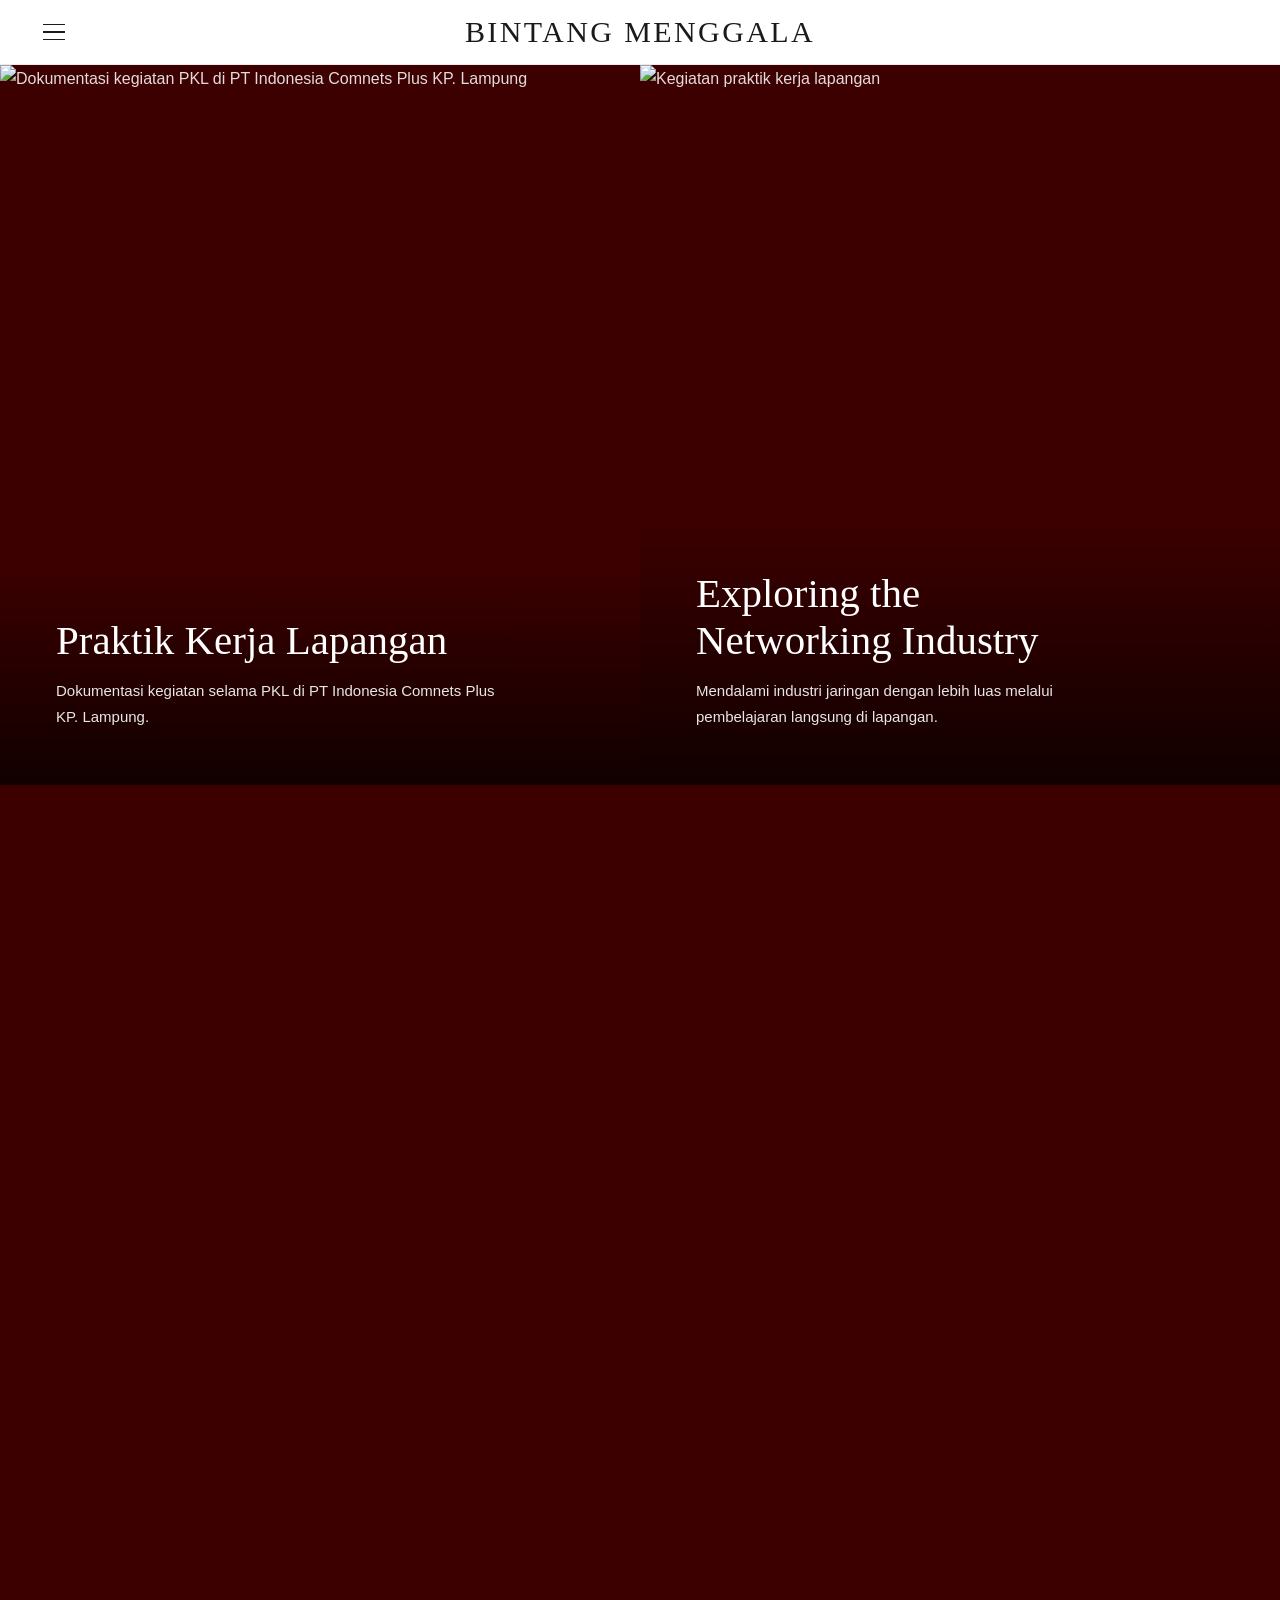
==== commit 7fb6c616: "Add files via upload" ====
--- a/index.html
+++ b/index.html
@@ -2,111 +2,117 @@
 <html lang="id">
 <head>
 <meta charset="UTF-8">
+<meta http-equiv="Content-Security-Policy" content="default-src 'self'; base-uri 'self'; object-src 'none'; script-src 'self' 'unsafe-inline'; style-src 'self' 'unsafe-inline' https://fonts.googleapis.com; font-src 'self' https://fonts.gstatic.com data:; img-src 'self' https://res.cloudinary.com data: blob:; media-src 'self' https://res.cloudinary.com blob:; connect-src 'self' https://docs.google.com https://*.google.com https://res.cloudinary.com; form-action 'self'; upgrade-insecure-requests">
+<meta name="referrer" content="strict-origin-when-cross-origin">
+<meta http-equiv="X-Content-Type-Options" content="nosniff">
+
 <meta name="viewport" content="width=device-width, initial-scale=1.0">
-<title>PKL BINTANG MENGGALA 2026</title>
+<meta name="theme-color" content="#3D0000">
+<meta name="robots" content="index,follow">
+<title>PKL Bintang Menggala 2026</title>
+<meta name="description" content="Dokumentasi Praktik Kerja Lapangan Bintang Menggala di PT Indonesia Comnets Plus KP. Lampung.">
 <meta property="og:type" content="website">
 <meta property="og:title" content="PKL Bintang Menggala 2026 - PT Icon Plus">
 <meta property="og:description" content="Dokumentasi Praktik Kerja Lapangan Bintang Menggala di PT Indonesia Comnets Plus KP. Lampung.">
-<meta property="og:image" content="https://res.cloudinary.com/buklippb/image/upload/v1785399468/Foto1oltmargapundu_vfq7pv.jpg">
+<meta property="og:image" content="https://res.cloudinary.com/buklippb/image/upload/f_auto,q_auto,w_1200/v1785399468/Foto1oltmargapundu_vfq7pv.jpg">
 <meta property="og:url" content="https://bintangmenggala0-creator.github.io/PKL-BINTANG/">
+<link rel="preconnect" href="https://res.cloudinary.com">
 <link rel="preconnect" href="https://fonts.googleapis.com">
 <link rel="preconnect" href="https://fonts.gstatic.com" crossorigin>
-<link href="https://fonts.googleapis.com/css2?family=Cinzel:wght@400&family=Plus+Jakarta+Sans:wght@300;400&display=swap" rel="stylesheet">
-<link rel="stylesheet" href="css/min/base.min.css">
-<link rel="stylesheet" href="css/min/intro.min.css">
-<link rel="stylesheet" href="css/min/layout.min.css">
-<link rel="stylesheet" href="css/min/profile.min.css">
-<link rel="stylesheet" href="css/min/purpose.min.css">
-<link rel="stylesheet" href="css/min/gallery.min.css">
-<link rel="stylesheet" href="css/min/lightbox.min.css">
-<link rel="stylesheet" href="css/min/jurnal.min.css">
-<script src="page-init.js"></script>
+<link href="https://fonts.googleapis.com/css2?family=Baskervville:ital@0;1&family=Plus+Jakarta+Sans:wght@300;400;500&display=swap" rel="stylesheet">
+<link rel="preload" as="image" href="https://res.cloudinary.com/buklippb/image/upload/f_auto,q_auto,w_900/v1792264345/IMG_20260901_074207_0623_exykrj.webp" fetchpriority="high">
+<link rel="stylesheet" href="css/site.css">
+<link rel="stylesheet" href="css/index.css">
+<script src="menu.js" defer></script>
 </head>
 <body>
-<div id="intro-screen" class="intro-logo-screen intro-active">
-<div class="css-logo-wrapper">
-<span class="logo-base">7</span>
+<a class="skip-link" href="#main">Lewati ke konten</a>
+<header class="site-header">
+<div class="header-bar">
+<button type="button" class="menu-toggle" aria-label="Buka menu" aria-expanded="false" aria-controls="site-nav">
+<span class="menu-bar"></span>
+<span class="menu-bar"></span>
+<span class="menu-bar"></span>
+</button>
+<a href="index.html" class="site-title">BINTANG MENGGALA</a>
+</div>
+</header>
+<nav class="site-nav" id="site-nav" aria-label="Pilih halaman">
+<button type="button" class="nav-close" aria-label="Tutup menu">Close</button>
+<ul>
+<li>
+<a href="index.html" aria-current="page">
+<span class="nav-name">Halaman Utama</span>
+<span class="nav-desc">Profil dan latar belakang PKL</span>
+</a>
+</li>
+<li>
+<a href="jurnal.html">
+<span class="nav-name">Jurnal</span>
+<span class="nav-desc">Catatan kegiatan harian</span>
+</a>
+</li>
+<li>
+<a href="album.html">
+<span class="nav-name">Album</span>
+<span class="nav-desc">Foto dan video dokumentasi</span>
+</a>
+</li>
+</ul>
+</nav>
+<main id="main">
+<section class="hero" aria-label="Praktik Kerja Lapangan">
+<div class="hero-panel hero-panel-left">
+<img class="hero-panel-img" src="https://res.cloudinary.com/buklippb/image/upload/f_auto,q_auto,w_900/v1792264345/IMG_20260901_074207_0623_exykrj.webp" alt="Dokumentasi kegiatan PKL di PT Indonesia Comnets Plus KP. Lampung" width="900" height="1200" fetchpriority="high" decoding="async">
+<div class="hero-panel-content">
+<h1>Praktik Kerja Lapangan</h1>
+<p class="hero-lead">Dokumentasi kegiatan selama PKL di PT Indonesia Comnets Plus KP. Lampung.</p>
 </div>
 </div>
-<header>
-<div class="header-slideshow" aria-hidden="true">
-<div class="header-slide"></div>
-<div class="header-slide"></div>
-<div class="header-slide"></div>
-</div>
-<div class="container">
-<h1>PKL BINTANG MENGGALA 2026</h1>
-<p>PLN ICON PLUS - KP. LAMPUNG</p>
-<p>SMKN 7 - Bandar Lampung</p>
-<nav class="header-nav" aria-label="Navigasi utama">
-<a href="story.html" class="btn-nav">Story</a>
-<span class="nav-divider" aria-hidden="true"></span>
-<a href="jurnal.html" class="btn-nav">Jurnal</a>
-<span class="nav-divider" aria-hidden="true"></span>
-<a href="album.html" class="btn-nav">Album</a>
-</nav>
-</div>
-</header>
-<main class="container">
-<section class="profile-section">
-<div class="profile-card">
-<h2>Profil & Latar Belakang</h2>
-<p>Penulis adalah siswa kelas XI SMKN 7 Bandar Lampung dengan konsentrasi keahlian teknik komputer jaringan. Penulis melaksanakan Praktik Kerja Lapangan (PKL) tahun ajaran 2026/2027 pada tanggal 6 Juli hingga 24 Desember 2026 di lingkungan PT Indonesia Comnets Plus (Icon Plus) KP-Lampung, yang merupakan perusahaan penyedia layanan Telekomunikasi dan internet berbasis jaringan fiber optik. Perusahaan tersebut berlokasi di Jl. Gn. Rajabasa Raya No. 16, Perumnas Way Halim, Kec. Way Halim, Kota Bandar Lampung, Lampung 35132.</p>
-<div class="info-grid">
-<div class="info-item">
-<h4>Perusahaan/Instansi</h4>
-<p>PT Indonesia Comnets Plus (Icon Plus)</p>
-</div>
-<div class="info-item">
-<h4>Pelaksanaan</h4>
-<p>6 Juli hingga 24 Desember 2026</p>
-</div>
-<div class="info-item">
-<h4>Konsentrasi Keahlian</h4>
-<p>Teknik Komputer & Jaringan</p>
-</div>
+<div class="hero-panel hero-panel-right">
+<img class="hero-panel-img" src="https://res.cloudinary.com/buklippb/image/upload/f_auto,q_auto,w_900/v1792307073/IMG_20260901_074207_0657_airikc.webp" alt="Kegiatan praktik kerja lapangan" width="900" height="1200" loading="lazy" decoding="async">
+<div class="hero-panel-content">
+<h2 class="hero-title">Exploring the Networking Industry</h2>
+<p class="hero-lead">Mendalami industri jaringan dengan lebih luas melalui pembelajaran langsung di lapangan.</p>
 </div>
 </div>
 </section>
-<section class="purpose-section">
-<div class="purpose-cinematic">
-<article class="purpose-block profile-layout reveal-purpose">
-<div class="profile-brand-side">
-<!-- Atribut loading="lazy" digunakan di sini untuk Lazy Loading -->
-<img src="https://res.cloudinary.com/buklippb/image/upload/v1790562982/images_3_-Photoroom_lhqtwh.png" alt="Logo PLN Icon Plus" class="profile-logo-img" loading="lazy" decoding="async">
+<section class="section section-profile">
+<div class="section-inner section-inner-center">
+<h2>Profil dan Latar Belakang</h2>
+<p class="section-lead">Penulis adalah siswa kelas XI SMKN 7 Bandar Lampung dengan konsentrasi keahlian teknik komputer jaringan. Penulis melaksanakan Praktik Kerja Lapangan (PKL) tahun ajaran 2026/2027 pada tanggal 6 Juli hingga 24 Desember 2026 di lingkungan PT Indonesia Comnets Plus (Icon Plus) KP-Lampung, yang merupakan perusahaan penyedia layanan telekomunikasi dan internet berbasis jaringan fiber optik. Perusahaan tersebut berlokasi di Jl. Gn. Rajabasa Raya No. 16, Perumnas Way Halim, Kec. Way Halim, Kota Bandar Lampung, Lampung 35132.</p>
+<ul class="facts">
+<li class="fact-item">
+<span class="fact-label">Perusahaan</span>
+<span class="fact-value">PT Indonesia Comnets Plus (Icon Plus)</span>
+</li>
+<li class="fact-item">
+<span class="fact-label">Pelaksanaan</span>
+<span class="fact-value">6 Juli – 24 Desember 2026</span>
+</li>
+<li class="fact-item">
+<span class="fact-label">Konsentrasi</span>
+<span class="fact-value">Teknik Komputer &amp; Jaringan</span>
+</li>
+</ul>
 </div>
-<div class="profile-text-side">
-<h2 class="purpose-heading">I. Profil Perusahaan</h2>
-<p>PT Indonesia Comnets Plus (PLN Icon Plus) adalah entitas anak PT PLN (PERSERO) yang bergerak di bidang Telekomunikasi dan internet berbasis serat optik. Perusahaan ini didirikan pada tanggal 3 Oktober tahun 2000 untuk memenuhi kebutuhan telekomunikasi internal PT PLN.</p>
+</section>
+<section class="section section-company section-last">
+<div class="company-layout">
+<div class="company-text">
+<h2>Profil Perusahaan</h2>
+<p>PT Indonesia Comnets Plus (PLN Icon Plus) adalah entitas anak PT PLN (PERSERO) yang bergerak di bidang telekomunikasi dan internet berbasis serat optik. Perusahaan ini didirikan pada tanggal 3 Oktober tahun 2000 untuk memenuhi kebutuhan telekomunikasi internal PT PLN.</p>
 <p>Awalnya, perusahaan ini fokus pada operasi Network Operation Centre di Gandul, Cinere, untuk mendukung sistem kelistrikan PLN. Seiring berkembangnya kebutuhan telekomunikasi yang andal, PLN Icon Plus menyalurkan kapasitas jaringan serat optik ke publik secara berkesinambungan.</p>
 </div>
-</article>
-<article class="purpose-block reveal-purpose">
-<h2 class="purpose-heading">II. Tujuan Pelaksanaan PKL</h2>
-<p>Pelaksanaan praktik kerja ini memberikan pengalaman langsung sekaligus sebagai sarana meningkatkan ilmu yang telah diperoleh di sekolah. Kegiatan ini juga memberikan ruang bagi siswa untuk mengimplementasikan teori dan praktik secara komprehensif. Selain itu, praktik ini berfungsi sebagai wadah pengembangan karakter peserta didik agar sesuai dengan nilai-nilai profesional di dunia kerja, serta memenuhi salah satu syarat utama penilaian Praktik Kerja Lapangan.</p>
-</article>
-<article class="purpose-block reveal-purpose">
-<h2 class="purpose-heading">III. Manfaat Pelaksanaan PKL</h2>
-<p>Peserta didik dapat meningkatkan serta menerapkan pengetahuan yang sudah diperoleh di sekolah secara langsung ke lingkungan kerja profesional. Kegiatan ini juga memperluas wawasan mengenai dinamika dunia kerja yang ditekuni, sekaligus melatih kemampuan dari segi teknis (hard skills) maupun kemampuan non-teknis (soft skills) yang sangat dibutuhkan di industri.</p>
-</article>
+<div class="company-media">
+<img src="https://res.cloudinary.com/buklippb/image/upload/e_make_transparent/f_png,q_auto,w_400/v1790563306/images_3_1_nxr93n.png" alt="Logo PLN Icon Plus" width="400" height="400" loading="lazy" decoding="async">
+</div>
 </div>
 </section>
 </main>
-<div id="lightbox" class="lightbox-overlay">
-<div class="lightbox-container">
-<span id="lightbox-close" class="lightbox-close">&times;</span>
-<img id="lightbox-img" class="lightbox-img" src="" alt="Fullscreen Image">
-<div class="lightbox-caption">
-<h3 id="lightbox-title"></h3>
-<p id="lightbox-desc"></p>
-</div>
-</div>
-</div>
-<footer>
-<p class="footer-progress">Progress masih berjalan hingga 24/12/2026</p>
+<footer class="site-footer">
+<p>Progress masih berjalan hingga 24/12/2026</p>
 <p>2026 Bintang Menggala</p>
 </footer>
-<script src="data-album.js"></script>
-<script src="script.js"></script>
 </body>
-</html>+</html>
--- a/css/site.css
+++ b/css/site.css
@@ -0,0 +1,226 @@
+:root {
+    --brand: #3D0000;
+    --surface: color-mix(in srgb, var(--brand) 90%, white);
+    --text: #ffffff;
+    --text-soft: rgba(255, 255, 255, 0.86);
+    --text-muted: rgba(255, 255, 255, 0.64);
+    --line: rgba(255, 255, 255, 0.18);
+    --hover: rgba(255, 255, 255, 0.08);
+    --ease: cubic-bezier(0.22, 1, 0.36, 1);
+    --font-display: 'Baskervville', serif;
+    --font-body: 'Plus Jakarta Sans', sans-serif;
+    --fs-small: 0.875rem;
+    --fs-body: 1rem;
+    --fs-lead: 1.125rem;
+    --fs-h2: clamp(1.75rem, 2.8vw, 2.375rem);
+    --fs-h1: clamp(2.5rem, 4.4vw, 3.875rem);
+    --header-h: 64px;
+    --gutter: 32px;
+    --max: 1280px;
+    --space-section: clamp(96px, 12vw, 160px);
+}
+* {
+    margin: 0;
+    padding: 0;
+    box-sizing: border-box;
+}
+html {
+    background-color: var(--brand);
+    scroll-behavior: smooth;
+}
+body {
+    font-family: var(--font-body);
+    font-weight: 300;
+    font-size: var(--fs-body);
+    line-height: 1.8;
+    color: var(--text-soft);
+    background-color: var(--brand);
+    overflow-x: hidden;
+    -webkit-font-smoothing: antialiased;
+}
+body.nav-open {
+    overflow: hidden;
+}
+img {
+    display: block;
+    max-width: 100%;
+}
+a:focus-visible,
+button:focus-visible {
+    outline: 2px solid var(--text);
+    outline-offset: 4px;
+}
+.site-header {
+    position: sticky;
+    top: 0;
+    z-index: 50;
+    background-color: #ffffff;
+    border-bottom: 1px solid rgba(0, 0, 0, 0.08);
+}
+.header-bar {
+    position: relative;
+    max-width: var(--max);
+    height: var(--header-h);
+    margin: 0 auto;
+    padding-inline: var(--gutter);
+    display: flex;
+    align-items: center;
+    justify-content: center;
+}
+.site-title {
+    font-family: var(--font-display);
+    font-weight: 400;
+    font-size: clamp(1.5rem, 2.6vw, 1.875rem);
+    letter-spacing: 0.08em;
+    color: #1a1a1a;
+    text-decoration: none;
+    text-align: center;
+}
+.menu-toggle {
+    position: absolute;
+    left: var(--gutter);
+    top: 50%;
+    transform: translateY(-50%);
+    width: 44px;
+    height: 44px;
+    display: flex;
+    flex-direction: column;
+    justify-content: center;
+    align-items: center;
+    gap: 6px;
+    background: none;
+    border: 0;
+    color: #1a1a1a;
+    cursor: pointer;
+    z-index: 60;
+    padding: 0;
+}
+.menu-bar {
+    display: block;
+    width: 22px;
+    height: 1.5px;
+    background-color: #1a1a1a;
+    transition: transform 0.35s var(--ease), opacity 0.2s var(--ease);
+}
+.nav-overlay {
+    position: fixed;
+    inset: 0;
+    background: rgba(0, 0, 0, 0.45);
+    z-index: 80;
+    opacity: 0;
+    visibility: hidden;
+    transition: opacity 0.35s var(--ease), visibility 0s linear 0.35s;
+}
+.nav-overlay.is-open {
+    opacity: 1;
+    visibility: visible;
+    transition: opacity 0.35s var(--ease);
+}
+.site-nav {
+    position: fixed;
+    top: 0;
+    left: 0;
+    bottom: 0;
+    width: min(360px, 86vw);
+    padding: 40px 36px 48px;
+    background-color: #ffffff;
+    z-index: 90;
+    transform: translateX(-105%);
+    transition: transform 0.4s var(--ease);
+    overflow-y: auto;
+}
+.site-nav.is-open {
+    transform: translateX(0);
+}
+.nav-close {
+    display: block;
+    background: none;
+    border: 0;
+    padding: 0;
+    margin: 0 0 48px;
+    font-family: var(--font-body);
+    font-size: 0.75rem;
+    font-weight: 400;
+    letter-spacing: 0.16em;
+    text-transform: uppercase;
+    color: #1a1a1a;
+    cursor: pointer;
+    text-align: left;
+    transition: color 0.25s var(--ease);
+}
+.nav-close:hover {
+    color: #666;
+}
+.site-nav ul {
+    list-style: none;
+    display: flex;
+    flex-direction: column;
+}
+.site-nav a {
+    display: block;
+    padding: 14px 0;
+    color: #1a1a1a;
+    text-decoration: none;
+}
+.site-nav a .nav-name {
+    display: block;
+    font-family: var(--font-body);
+    font-weight: 300;
+    font-size: 1.0625rem;
+    line-height: 1.5;
+    color: inherit;
+    transition: font-weight 0.2s var(--ease), color 0.25s var(--ease);
+}
+.site-nav a:hover .nav-name,
+.site-nav a[aria-current="page"] .nav-name {
+    font-weight: 500;
+    color: #000;
+}
+.nav-desc {
+    display: none;
+}
+.site-footer {
+    padding: 64px var(--gutter) 72px;
+    text-align: center;
+    font-size: var(--fs-small);
+    color: var(--text-muted);
+}
+.site-footer p + p {
+    margin-top: 4px;
+}
+@media (max-width: 768px) {
+    :root {
+        --header-h: 52px;
+        --gutter: 20px;
+        --fs-lead: 1.0625rem;
+    }
+    .site-nav {
+        width: min(320px, 88vw);
+        padding: 32px 28px 40px;
+    }
+}
+@media (prefers-reduced-motion: reduce) {
+    html {
+        scroll-behavior: auto;
+    }
+    .menu-bar,
+    .site-nav,
+    .nav-overlay {
+        transition: none;
+    }
+}
+
+.skip-link {
+    position: absolute;
+    left: -999px;
+    top: 0;
+    background: #fff;
+    color: #1a1a1a;
+    padding: 8px 16px;
+    z-index: 100;
+    font-size: 0.875rem;
+}
+.skip-link:focus {
+    left: 8px;
+    top: 8px;
+}
--- a/css/index.css
+++ b/css/index.css
@@ -0,0 +1,244 @@
+h1,
+h2 {
+    font-family: var(--font-display);
+    font-weight: 500;
+    color: var(--text);
+    text-wrap: balance;
+}
+h1 {
+    font-size: var(--fs-h1);
+    line-height: 1.1;
+}
+h2 {
+    font-size: var(--fs-h2);
+    line-height: 1.2;
+}
+p {
+    text-wrap: pretty;
+}
+.hero {
+    display: grid;
+    grid-template-columns: 1fr 1fr;
+    min-height: min(calc(100svh - var(--header-h)), 720px);
+    width: 100%;
+}
+.hero-panel {
+    position: relative;
+    overflow: hidden;
+    min-height: 420px;
+    display: flex;
+    align-items: flex-end;
+}
+.hero-panel-img {
+    position: absolute;
+    inset: 0;
+    width: 100%;
+    height: 100%;
+    object-fit: cover;
+    object-position: center;
+}
+.hero-panel-content {
+    position: relative;
+    z-index: 1;
+    width: 100%;
+    padding: clamp(32px, 5vw, 56px);
+    background: linear-gradient(to top, rgba(0, 0, 0, 0.72) 0%, rgba(0, 0, 0, 0.35) 55%, transparent 100%);
+    color: #fff;
+}
+.hero-panel-content-dark {
+    background: linear-gradient(to top, rgba(0, 0, 0, 0.72) 0%, rgba(0, 0, 0, 0.35) 55%, transparent 100%);
+}
+.hero-eyebrow {
+    font-size: 0.75rem;
+    letter-spacing: 0.12em;
+    text-transform: uppercase;
+    font-weight: 300;
+    color: rgba(255, 255, 255, 0.8);
+    margin-bottom: 12px;
+}
+.hero-panel h1,
+.hero-title {
+    font-family: var(--font-display);
+    font-weight: 400;
+    font-size: clamp(1.75rem, 3.2vw, 2.75rem);
+    line-height: 1.15;
+    color: #fff;
+    text-wrap: balance;
+    margin: 0;
+}
+.hero-lead {
+    margin-top: 14px;
+    font-size: 0.9375rem;
+    line-height: 1.7;
+    color: rgba(255, 255, 255, 0.9);
+    font-weight: 300;
+    max-width: 28rem;
+}
+.hero-quote {
+    font-family: var(--font-display);
+    font-weight: 400;
+    font-size: clamp(1.75rem, 3.2vw, 2.75rem);
+    line-height: 1.15;
+    color: #fff;
+    text-wrap: balance;
+    margin: 0;
+}
+.hero-meta {
+    margin-top: 14px;
+    font-size: 0.9375rem;
+    line-height: 1.7;
+    letter-spacing: normal;
+    text-transform: none;
+    color: rgba(255, 255, 255, 0.9);
+    font-weight: 300;
+    max-width: 28rem;
+}
+.section {
+    max-width: calc(64rem + (var(--gutter) * 2));
+    margin: 0 auto;
+    padding: clamp(40px, 5vw, 64px) var(--gutter);
+}
+.section-inner {
+    max-width: 42rem;
+}
+.section h2 {
+    margin-bottom: 24px;
+}
+.section-lead,
+.section-text p,
+.company-text p {
+    font-size: 1rem;
+    line-height: 1.85;
+    color: var(--text-soft);
+}
+.section-text p + p,
+.company-text p + p {
+    margin-top: 18px;
+}
+.section-profile {
+    padding-top: clamp(72px, 9vw, 112px);
+    padding-bottom: clamp(20px, 2.5vw, 32px);
+    text-align: left;
+}
+.section-company {
+    padding-top: clamp(20px, 2.5vw, 32px);
+}
+.section-profile .section-inner,
+.section-profile .section-inner-center {
+    max-width: 58rem;
+    margin-left: 0;
+    margin-right: auto;
+    text-align: left;
+}
+.section-profile h2 {
+    text-align: left;
+}
+.section-profile .section-lead {
+    max-width: 58rem;
+    margin-left: 0;
+    margin-right: auto;
+    text-align: left;
+}
+.section-last {
+    padding-bottom: clamp(72px, 9vw, 112px);
+}
+.facts {
+    list-style: none;
+    display: grid;
+    grid-template-columns: repeat(3, 1fr);
+    gap: 24px 32px;
+    margin-top: 40px;
+    margin-left: 0;
+    margin-right: auto;
+    padding: 0;
+    max-width: 58rem;
+    text-align: left;
+}
+.fact-item {
+    display: flex;
+    flex-direction: column;
+    align-items: flex-start;
+    gap: 10px;
+}
+.fact-label {
+    font-size: 0.6875rem;
+    font-weight: 400;
+    letter-spacing: 0.14em;
+    text-transform: uppercase;
+    color: var(--text-muted);
+}
+.fact-value {
+    font-size: 0.9375rem;
+    line-height: 1.5;
+    color: var(--text);
+}
+.company-layout {
+    display: flex;
+    align-items: center;
+    gap: 40px;
+    width: 100%;
+}
+.company-text {
+    flex: 1 1 0;
+    min-width: 0;
+}
+.company-text h2 {
+    margin-bottom: 24px;
+}
+.company-media {
+    flex: 0 0 240px;
+    width: 240px;
+    height: 240px;
+    display: flex;
+    justify-content: center;
+    align-items: center;
+    background: transparent;
+    padding: 0;
+    box-sizing: border-box;
+}
+.company-media img {
+    width: 100%;
+    height: 100%;
+    object-fit: contain;
+    display: block;
+}
+@media (max-width: 900px) {
+    .company-media {
+        flex-basis: 180px;
+        width: 180px;
+        height: 180px;
+    }
+}
+@media (max-width: 768px) {
+    .hero {
+        grid-template-columns: 1fr;
+        min-height: 0;
+    }
+    .hero-panel {
+        min-height: 360px;
+        aspect-ratio: 4 / 5;
+    }
+    .facts {
+        grid-template-columns: 1fr;
+        gap: 20px;
+        max-width: 100%;
+    }
+    .company-layout {
+        flex-direction: column;
+        align-items: stretch;
+        gap: 24px;
+    }
+    .company-media {
+        flex-basis: auto;
+        width: 100%;
+        max-width: 200px;
+        height: 160px;
+        margin: 0 auto;
+    }
+}
+
+.section-profile,
+.section-company {
+    content-visibility: auto;
+    contain-intrinsic-size: auto 400px;
+}
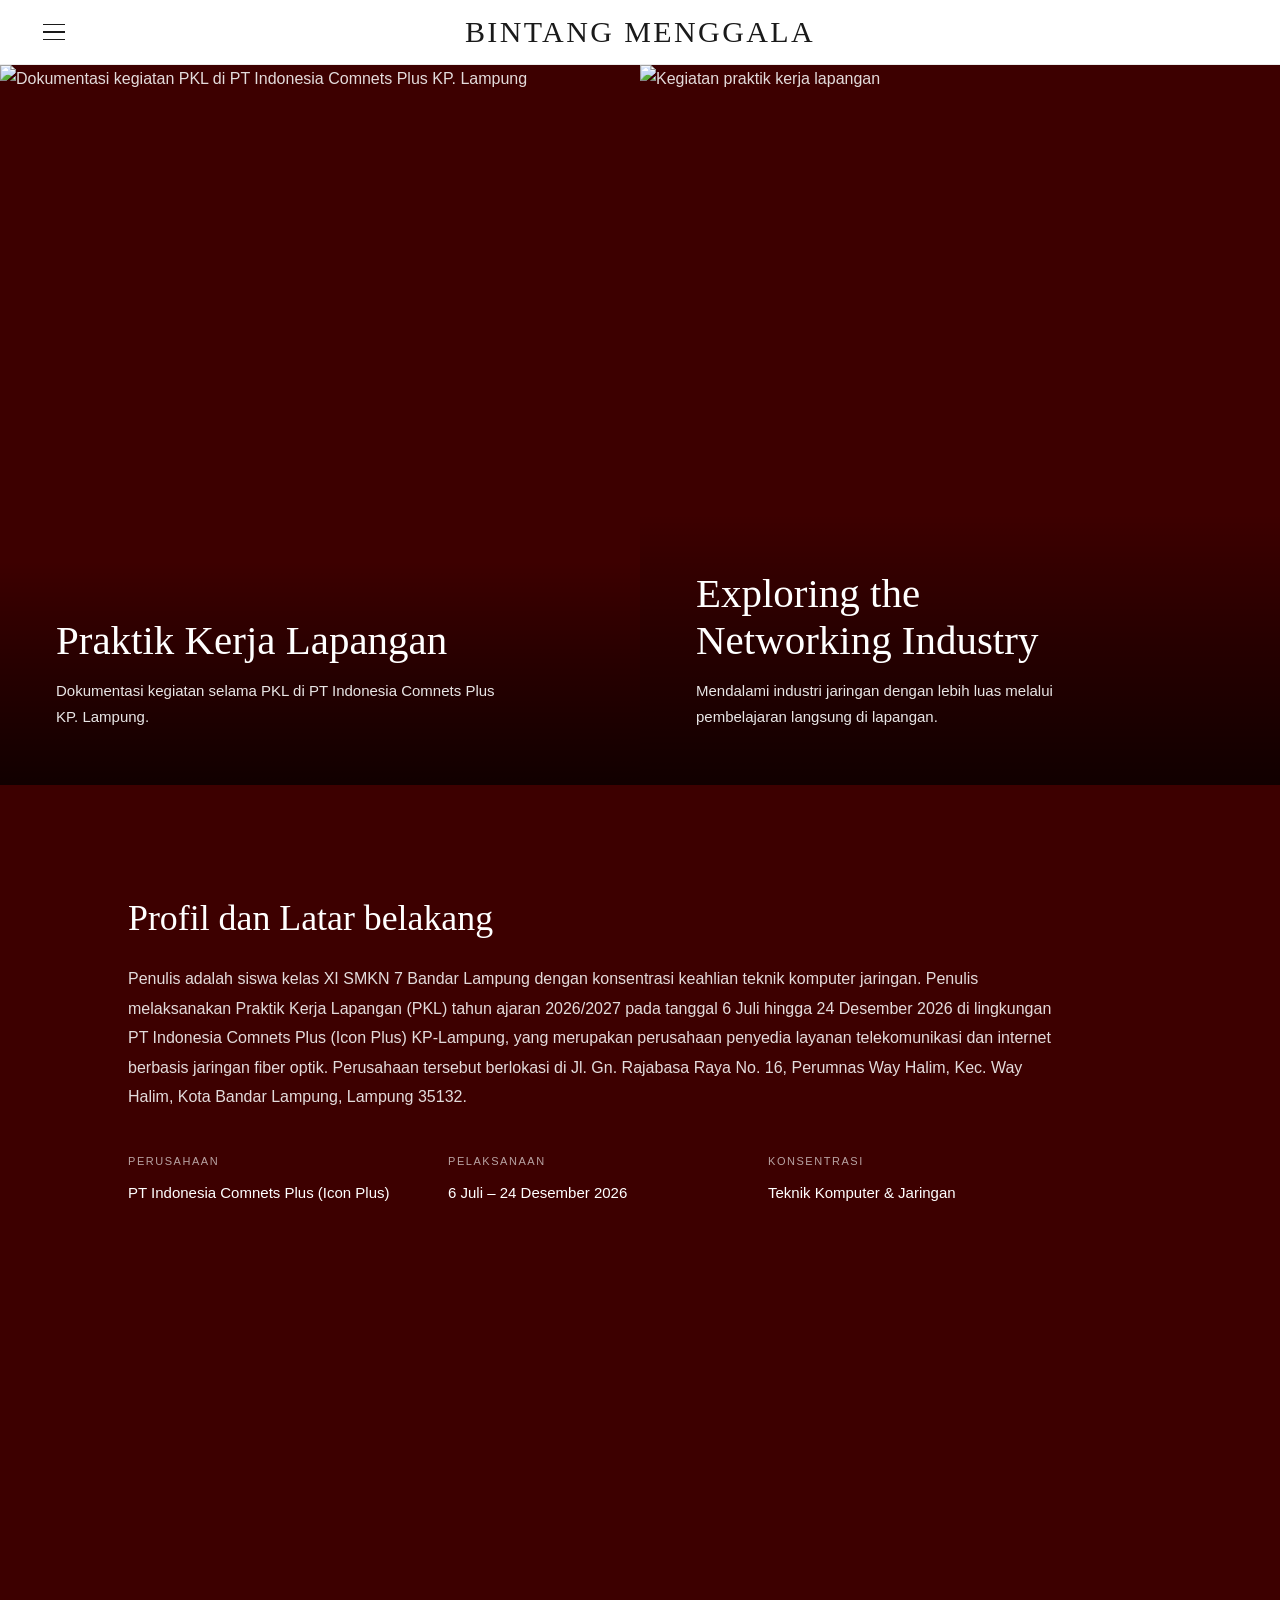
==== commit 56d43d02: "Add files via upload" ====
--- a/index.html
+++ b/index.html
@@ -2,7 +2,7 @@
 <html lang="id">
 <head>
 <meta charset="UTF-8">
-<meta http-equiv="Content-Security-Policy" content="default-src 'self'; base-uri 'self'; object-src 'none'; script-src 'self' 'unsafe-inline'; style-src 'self' 'unsafe-inline' https://fonts.googleapis.com; font-src 'self' https://fonts.gstatic.com data:; img-src 'self' https://res.cloudinary.com data: blob:; media-src 'self' https://res.cloudinary.com blob:; connect-src 'self' https://docs.google.com https://*.google.com https://res.cloudinary.com; form-action 'self'; upgrade-insecure-requests">
+<meta http-equiv="Content-Security-Policy" content="default-src 'self'; base-uri 'self'; object-src 'none'; script-src 'self' 'unsafe-inline'; style-src 'self' 'unsafe-inline' https://fonts.googleapis.com; font-src 'self' https://fonts.gstatic.com data:; img-src 'self' https://res.cloudinary.com data: blob:; media-src 'self' https://res.cloudinary.com blob:; connect-src *; form-action 'self'; upgrade-insecure-requests">
 <meta name="referrer" content="strict-origin-when-cross-origin">
 <meta http-equiv="X-Content-Type-Options" content="nosniff">
 
@@ -79,7 +79,7 @@
 </section>
 <section class="section section-profile">
 <div class="section-inner section-inner-center">
-<h2>Profil dan Latar Belakang</h2>
+<h2>Profil dan Latar belakang</h2>
 <p class="section-lead">Penulis adalah siswa kelas XI SMKN 7 Bandar Lampung dengan konsentrasi keahlian teknik komputer jaringan. Penulis melaksanakan Praktik Kerja Lapangan (PKL) tahun ajaran 2026/2027 pada tanggal 6 Juli hingga 24 Desember 2026 di lingkungan PT Indonesia Comnets Plus (Icon Plus) KP-Lampung, yang merupakan perusahaan penyedia layanan telekomunikasi dan internet berbasis jaringan fiber optik. Perusahaan tersebut berlokasi di Jl. Gn. Rajabasa Raya No. 16, Perumnas Way Halim, Kec. Way Halim, Kota Bandar Lampung, Lampung 35132.</p>
 <ul class="facts">
 <li class="fact-item">
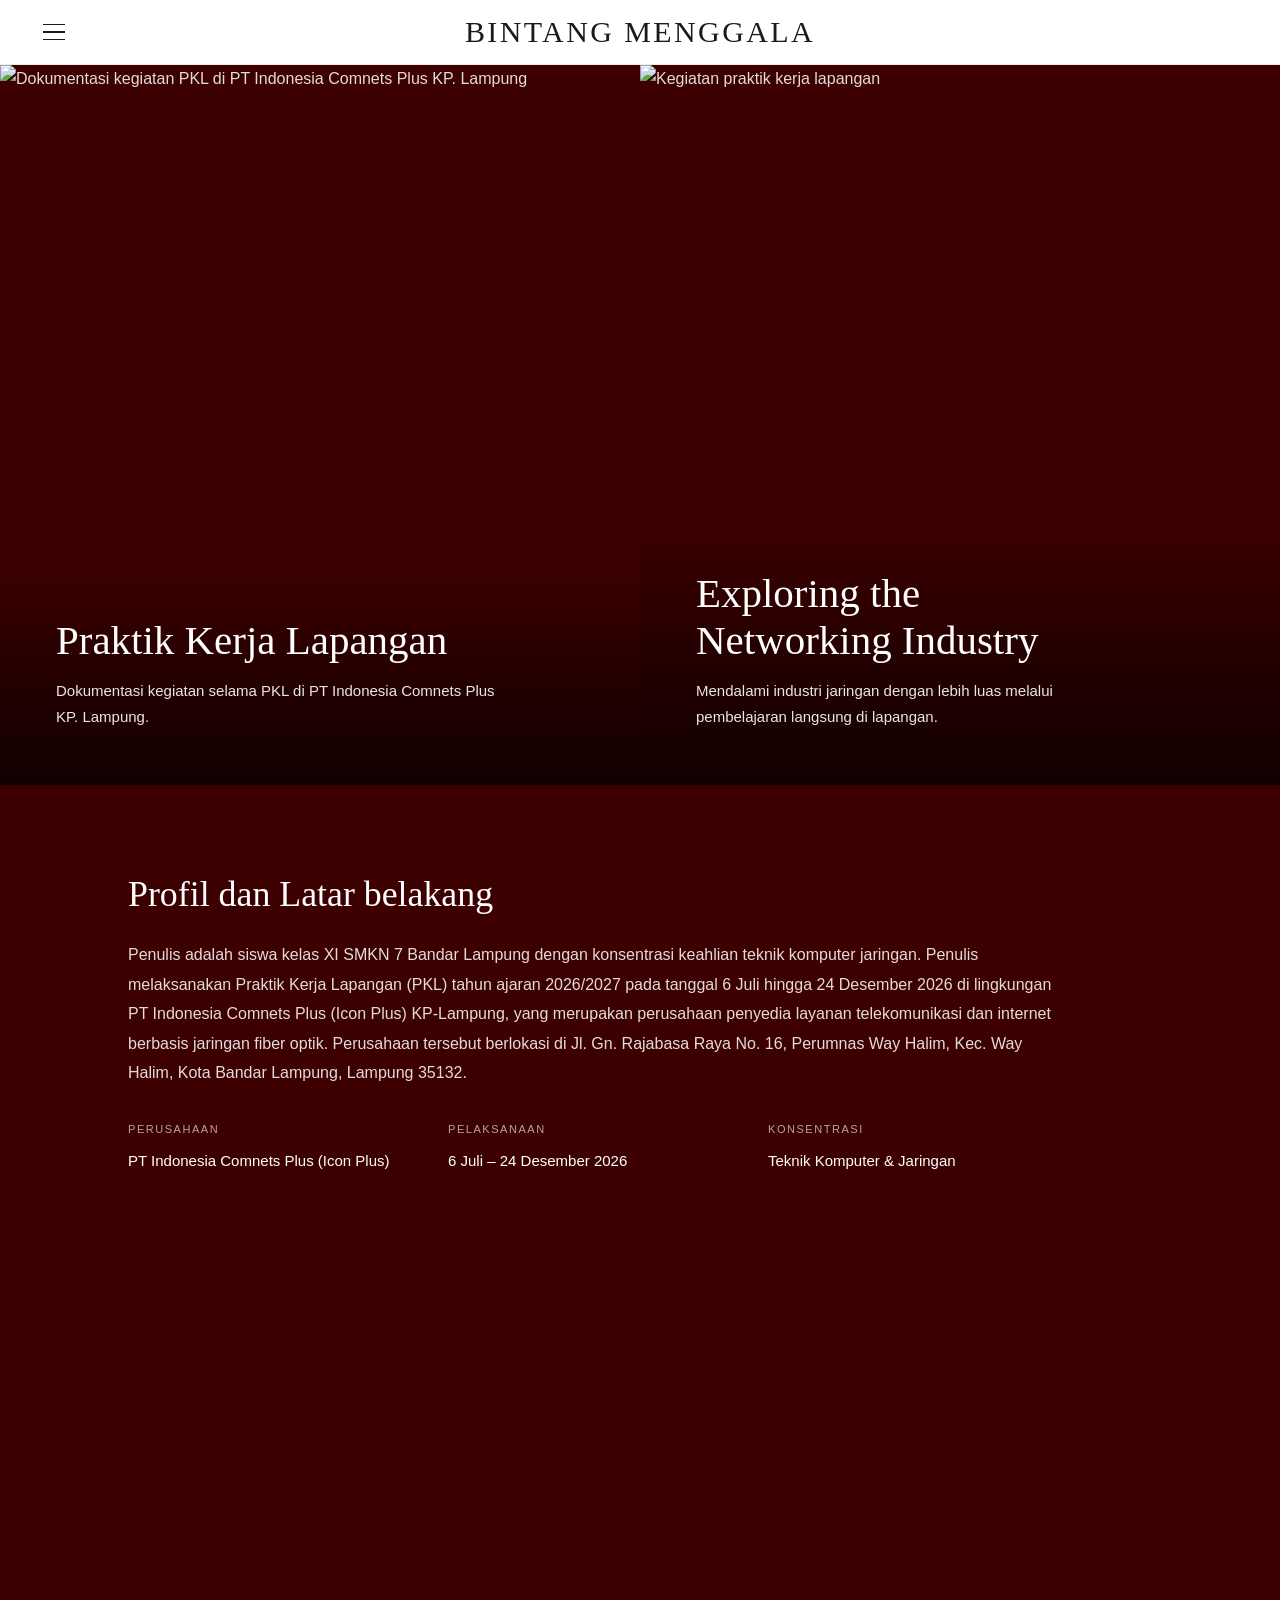
==== commit 9bbde2e8: "Add files via upload" ====
--- a/index.html
+++ b/index.html
@@ -19,7 +19,7 @@
 <link rel="preconnect" href="https://res.cloudinary.com">
 <link rel="preconnect" href="https://fonts.googleapis.com">
 <link rel="preconnect" href="https://fonts.gstatic.com" crossorigin>
-<link href="https://fonts.googleapis.com/css2?family=Baskervville:ital@0;1&family=Plus+Jakarta+Sans:wght@300;400;500&display=swap" rel="stylesheet">
+<link href="https://fonts.googleapis.com/css2?family=Montaga&family=Plus+Jakarta+Sans:wght@300;400;500&display=swap" rel="stylesheet">
 <link rel="preload" as="image" href="https://res.cloudinary.com/buklippb/image/upload/f_auto,q_auto,w_900/v1792264345/IMG_20260901_074207_0623_exykrj.webp" fetchpriority="high">
 <link rel="stylesheet" href="css/site.css">
 <link rel="stylesheet" href="css/index.css">
--- a/css/site.css
+++ b/css/site.css
@@ -7,7 +7,7 @@
     --line: rgba(255, 255, 255, 0.18);
     --hover: rgba(255, 255, 255, 0.08);
     --ease: cubic-bezier(0.22, 1, 0.36, 1);
-    --font-display: 'Baskervville', serif;
+    --font-display: 'Montaga', serif;
     --font-body: 'Plus Jakarta Sans', sans-serif;
     --fs-small: 0.875rem;
     --fs-body: 1rem;
@@ -180,7 +180,7 @@
     display: none;
 }
 .site-footer {
-    padding: 64px var(--gutter) 72px;
+    padding: 24px var(--gutter) 32px;
     text-align: center;
     font-size: var(--fs-small);
     color: var(--text-muted);
@@ -224,3 +224,23 @@
     left: 8px;
     top: 8px;
 }
+
+@media (max-width: 768px) {
+    .header-bar {
+        display: grid;
+        grid-template-columns: 44px 1fr 44px;
+        align-items: center;
+        padding-inline: 12px;
+    }
+    .menu-toggle {
+        position: static;
+        transform: none;
+        justify-self: start;
+    }
+    .site-title {
+        font-size: 1.15rem;
+        letter-spacing: 0.04em;
+        justify-self: center;
+        white-space: nowrap;
+    }
+}
--- a/css/index.css
+++ b/css/index.css
@@ -116,12 +116,12 @@
     margin-top: 18px;
 }
 .section-profile {
-    padding-top: clamp(72px, 9vw, 112px);
-    padding-bottom: clamp(20px, 2.5vw, 32px);
+    padding-top: clamp(56px, 7vw, 88px);
+    padding-bottom: clamp(12px, 1.5vw, 20px);
     text-align: left;
 }
 .section-company {
-    padding-top: clamp(20px, 2.5vw, 32px);
+    padding-top: clamp(12px, 1.5vw, 20px);
 }
 .section-profile .section-inner,
 .section-profile .section-inner-center {
@@ -140,14 +140,14 @@
     text-align: left;
 }
 .section-last {
-    padding-bottom: clamp(72px, 9vw, 112px);
+    padding-bottom: clamp(16px, 2vw, 28px);
 }
 .facts {
     list-style: none;
     display: grid;
     grid-template-columns: repeat(3, 1fr);
     gap: 24px 32px;
-    margin-top: 40px;
+    margin-top: 32px;
     margin-left: 0;
     margin-right: auto;
     padding: 0;
